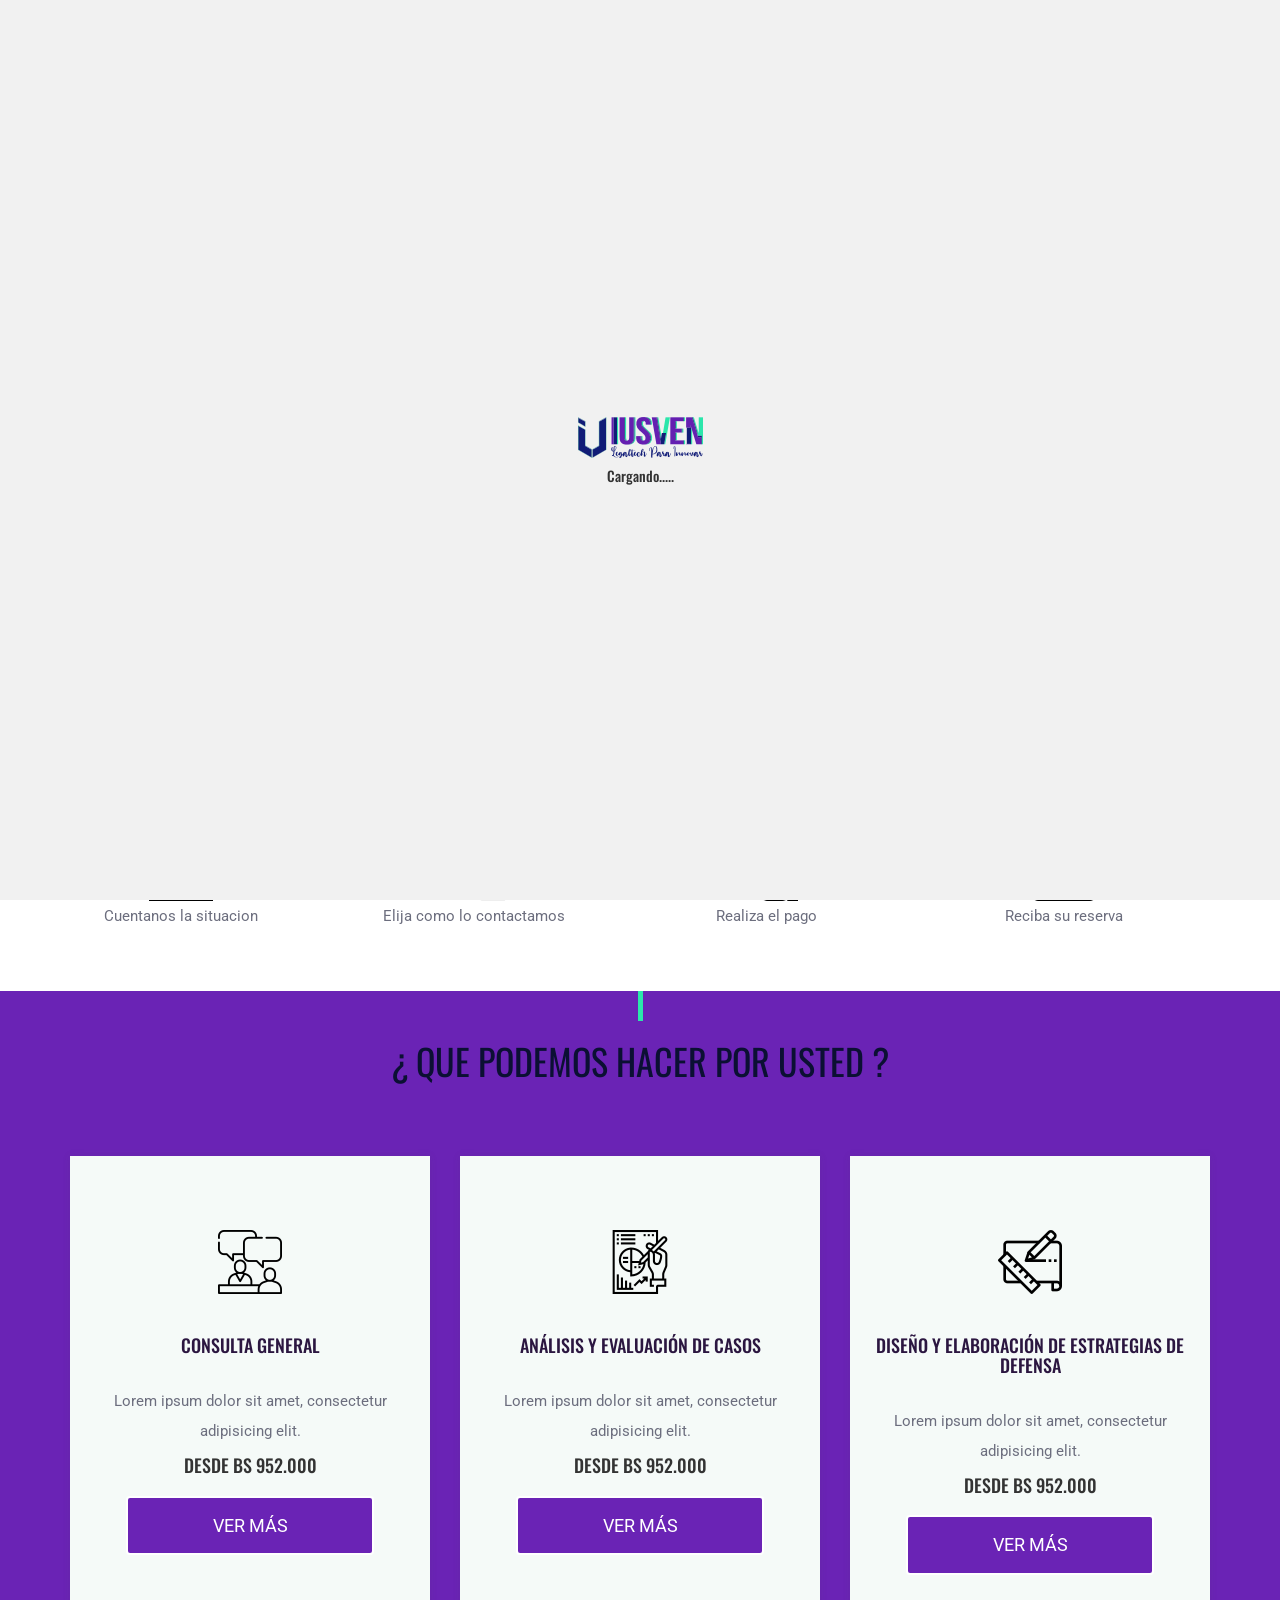
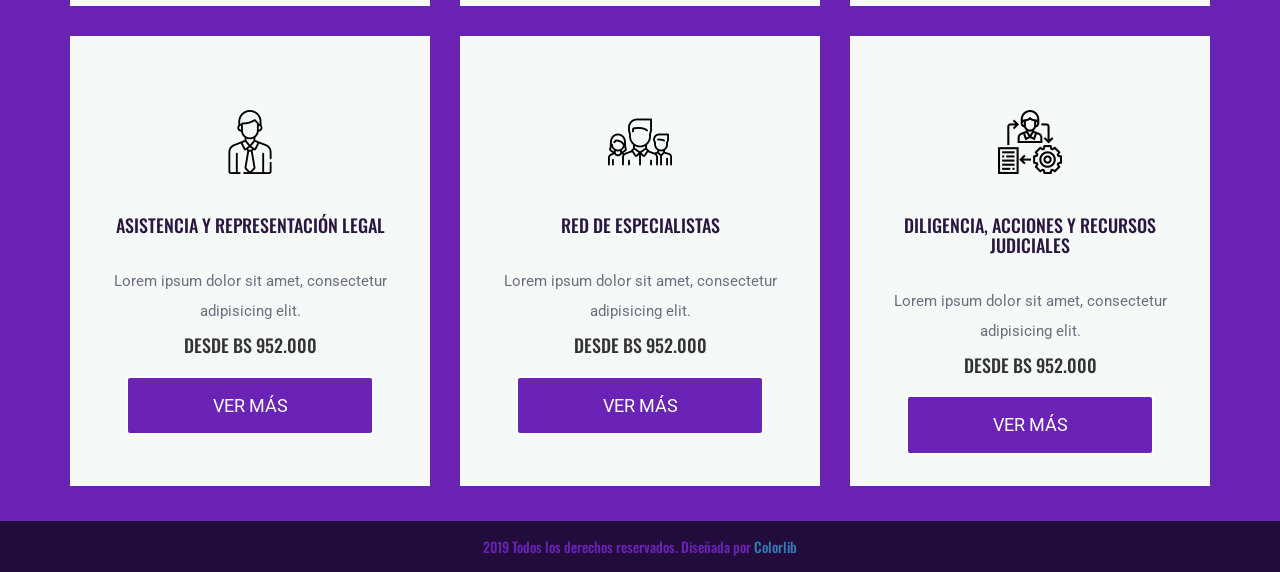
==== advisory.html @ c542c944 "[UDP] Traduccion en Blog-post" ====
<!DOCTYPE html>
<html lang="es">
<head>
	<title>Iusven - Asesoría Legal</title>
	<meta charset="UTF-8">
	<meta name="description" content="Iusven - Asesoría Legal">
	<meta name="keywords" content="legal, legaltech, asesoria, abogado, iusven">
	<meta name="viewport" content="width=device-width, initial-scale=1.0">
	<!-- Favicon -->
	<link href="img/favicon.ico" rel="shortcut icon"/>

	<!-- Google Fonts -->
	<link href="https://fonts.googleapis.com/css?family=Oswald:300,400,500,700|Roboto:300,400,600" rel="stylesheet">

	<!-- Stylesheets -->
	<link rel="stylesheet" href="css/bootstrap.min.css"/>
	<link rel="stylesheet" href="css/font-awesome.min.css"/>
	<link rel="stylesheet" href="css/flaticon.css"/>
	<link rel="stylesheet" href="css/owl.carousel.css"/>
	<link rel="stylesheet" href="css/style.css"/>


	<!--[if lt IE 9]>
	  <script src="https://oss.maxcdn.com/html5shiv/3.7.2/html5shiv.min.js"></script>
	  <script src="https://oss.maxcdn.com/respond/1.4.2/respond.min.js"></script>
	<![endif]-->

</head>
<body>
	<!-- Page Preloder -->
	<div id="preloder">
		<div class="loader">
			<img src="img/logo.png" alt="">
			<h2>Cargando.....</h2>
		</div>
	</div>


	<!-- Header section -->
	<header class="header-section">
		<div class="logo">
			<img src="img/logo.png" alt=""><!-- Logo -->
		</div>
		<!-- Navigation -->
		<div class="responsive"><i class="fa fa-bars"></i></div>
		<nav>
			<ul class="menu-list">
				<ul class="menu-list">
				<li><a href="index.html">Inicio</a></li>
				<li><a href="formalities.html">Trámites</a></li>
				<li class="active"><a href="advisory.html">Asesoría</a></li>
				<li><a href="documents.html">Documentos</a></li>
				<li><a href="blog.html">Blog</a></li>
			</ul>
			</ul>
		</nav>
	</header>
	<!-- Header section end -->


	<!-- Page header -->
	<div class="page-top-section">
		<div class="overlay"></div>
		<div class="container text-right">
			<div class="page-info">
				<h2>Asesoría Legal</h2>
				<div class="page-links">
					<a href="home.html">Inicio</a>
					<span>Asesoría Legal</span>
				</div>
			</div>
		</div>
	</div>
	<!-- Page header end-->

	<!-- Promotion section -->
	<div class="promotion-section">
		<div class="container">
			<div class="section-title">
				<h2>Asesoría Legal</h2>
				<p>Es una asesoría inicial y general, para orientarlo en lo que usted puede estar necesitando dependiendo de su caso. Se realizara a través de llamada telefónica.</p>
			</div>			
		</div>		
	</div>
	
	<!-- Services section -->
	<div class="services-section">
		<div class="container">
			<div class="section-title dark">
				<h2>CONOCE NUESTRO PROCESO DE ASESORÍA LEGAL</h2>
			</div>
			<div class="row text-center">

				<!-- single service -->
				<div class="col-md-3 col-sm-6 ">
					<div class="service">
						<div class="icon">
							<img src="img/process/query.png" alt="">		
							<p>Cuentanos la situacion</p>
						</div>
						<div class="arrow">
							<i class="fa fa-chevron-right"></i>
						</div>
					</div>
				</div>
				<!-- single service -->
				<div class="col-md-3 col-sm-6">
					<div class="service">
						<div class="icon">
							<img src="img/process/contact.png" alt="">
							<p>Elija como lo contactamos</p>
						</div>
						<div class="arrow">
							<i class="fa fa-chevron-right"></i>
						</div>
					</div>
				</div>
				<!-- single service -->
				<div class="col-md-3 col-sm-12">
					<div class="service">
						<div class="icon">
							<img src="img/process/payment.png" alt="">
							<p class="text-center">Realiza el pago</p>
						</div>
						<div class="arrow">
							<i class="fa fa-chevron-right"></i>
						</div>
					</div>
				</div>
				<!-- single service -->
				<div class="col-md-3 col-sm-12">
					<div class="service">
						<div class="icon">
							<img src="img/process/reservation.png" width="64" height="64" alt="">
							<p>Reciba su reserva</p>
						</div>
						<div class="arrow"></div>
					</div>
				</div>

			</div>
		</div>
	</div>
	<!-- services section end -->

	<!-- services section -->
	<div class="about-section">
			<div class="section-title dark">
				<h2>¿ QUE PODEMOS HACER POR USTED ?</h2>
			</div>
				<!-- card section -->
		<div class="card-section">
			<div class="container">
				<div class="row">
					<!-- single card -->
					<div class="col-md-4">
						<div class="lab-card">
							<div class="icon">
								<img src="img/advisory/consulting.png" alt="">
							</div>
							<h2>Consulta general</h2>
							<p>Lorem ipsum dolor sit amet, consectetur adipisicing elit.</p>
							<h4>DESDE BS 952.000</h4>
							<br>
							<div class="pricingTable-sign-up">
								<a href="#" class="btn btn-block btn-default">VER MÁS</a>
							</div>	
						</div>
					</div>
					<!-- single card -->
					<div class="col-md-4">
						<div class="lab-card">
							<div class="icon">
								<img src="img/advisory/planning.png" alt="">
							</div>
							<h2>Análisis y evaluación de casos</h2>
							<p>Lorem ipsum dolor sit amet, consectetur adipisicing elit.</p>
							<h4>DESDE BS 952.000</h4>
							<br>
							<div class="pricingTable-sign-up">
								<a href="#" class="btn btn-block btn-default">VER MÁS</a>
							</div>							
						</div>
					</div>
					<!-- single card -->
					<div class="col-md-4">
						<div class="lab-card">
							<div class="icon">
								<img src="img/advisory/sketch.png" alt="">
							</div>
							<h2>Diseño y elaboración de estrategias de defensa</h2>
							<p>Lorem ipsum dolor sit amet, consectetur adipisicing elit.</p>
							<h4>DESDE BS 952.000</h4>
							<br>
							<div class="pricingTable-sign-up">
								<a href="#" class="btn btn-block btn-default">VER MÁS</a>
							</div>	
						</div>
					</div>
					<!-- single card -->
					<div class="col-md-4">
						<div class="lab-card">
							<div class="icon">
								<img src="img/advisory/employee.png" alt="">
							</div>
							<h2>Asistencia y representación legal</h2>
							<p>Lorem ipsum dolor sit amet, consectetur adipisicing elit.</p>
							<h4>DESDE BS 952.000</h4>
							<br>
							<div class="pricingTable-sign-up">
								<a href="#" class="btn btn-block btn-default">VER MÁS</a>
							</div>	
						</div>
					</div>
					<!-- single card -->
					<div class="col-md-4">
						<div class="lab-card">
							<div class="icon">
								<img src="img/advisory/team.png" alt="">
							</div>
							<h2>Red de especialistas</h2>
							<p>Lorem ipsum dolor sit amet, consectetur adipisicing elit.</p>
							<h4>DESDE BS 952.000</h4>
							<br>
							<div class="pricingTable-sign-up">
								<a href="#" class="btn btn-block btn-default">VER MÁS</a>
							</div>	
						</div>
					</div>
					<!-- single card -->
					<div class="col-md-4">
						<div class="lab-card">
							<div class="icon">
								<img src="img/advisory/process.png" alt="">
							</div>
							<h2>Diligencia, acciones y recursos judiciales</h2>
							<p>Lorem ipsum dolor sit amet, consectetur adipisicing elit.</p>
							<h4>DESDE BS 952.000</h4>
							<br>
							<div class="pricingTable-sign-up">
								<a href="#" class="btn btn-block btn-default">VER MÁS</a>
							</div>	
						</div>
					</div>
				</div>
			</div>
		</div>
	</div>
	<!-- services section end -->

	<!-- Footer section -->
	<footer class="footer-section">
		<h2>2019 Todos los derechos reservados. Diseñada por <a href="https://colorlib.com" target="_blank">Colorlib</a></h2>
	</footer>
	<!-- Footer section end -->

	<!--====== Javascripts & Jquery ======-->
	<script src="js/jquery-2.1.4.min.js"></script>
	<script src="js/bootstrap.min.js"></script>
	<script src="js/magnific-popup.min.js"></script>
	<script src="js/owl.carousel.min.js"></script>
	<script src="js/circle-progress.min.js"></script>
	<script src="js/main.js"></script>
</body>
</html>
---- css/flaticon.css ----
/*
  	Flaticon icon font: Flaticon
  	Creation date: 23/10/2017 13:59
  	*/

@font-face {
  font-family: "Flaticon";
  src: url("../fonts/Flaticon.eot");
  src: url("../fonts/Flaticon.eot?#iefix") format("embedded-opentype"),
       url("../fonts/Flaticon.woff") format("woff"),
       url("../fonts/Flaticon.ttf") format("truetype"),
       url("../fonts/Flaticon.svg#Flaticon") format("svg");
  font-weight: normal;
  font-style: normal;
}

@media screen and (-webkit-min-device-pixel-ratio:0) {
  @font-face {
    font-family: "Flaticon";
    src: url("../fonts/Flaticon.svg#Flaticon") format("svg");
  }
}

[class^="flaticon-"]:before, [class*=" flaticon-"]:before,
[class^="flaticon-"]:after, [class*=" flaticon-"]:after {   
  font-family: Flaticon;
  font-style: normal;
}

.flaticon-001-picture:before { content: "\f100"; }
.flaticon-002-caliper:before { content: "\f101"; }
.flaticon-003-energy-drink:before { content: "\f102"; }
.flaticon-004-build:before { content: "\f103"; }
.flaticon-005-thinking-1:before { content: "\f104"; }
.flaticon-006-prism:before { content: "\f105"; }
.flaticon-007-paint:before { content: "\f106"; }
.flaticon-008-team:before { content: "\f107"; }
.flaticon-009-idea-3:before { content: "\f108"; }
.flaticon-010-diamond:before { content: "\f109"; }
.flaticon-011-compass:before { content: "\f10a"; }
.flaticon-012-cube:before { content: "\f10b"; }
.flaticon-013-puzzle:before { content: "\f10c"; }
.flaticon-014-magic-wand:before { content: "\f10d"; }
.flaticon-015-book:before { content: "\f10e"; }
.flaticon-016-vision:before { content: "\f10f"; }
.flaticon-017-notebook:before { content: "\f110"; }
.flaticon-018-laptop-1:before { content: "\f111"; }
.flaticon-019-coffee-cup:before { content: "\f112"; }
.flaticon-020-creativity:before { content: "\f113"; }
.flaticon-021-thinking:before { content: "\f114"; }
.flaticon-022-branding:before { content: "\f115"; }
.flaticon-023-flask:before { content: "\f116"; }
.flaticon-024-idea-2:before { content: "\f117"; }
.flaticon-025-imagination:before { content: "\f118"; }
.flaticon-026-search:before { content: "\f119"; }
.flaticon-027-monitor:before { content: "\f11a"; }
.flaticon-028-idea-1:before { content: "\f11b"; }
.flaticon-029-sketchbook:before { content: "\f11c"; }
.flaticon-030-computer:before { content: "\f11d"; }
.flaticon-031-scheme:before { content: "\f11e"; }
.flaticon-032-explorer:before { content: "\f11f"; }
.flaticon-033-museum:before { content: "\f120"; }
.flaticon-034-cactus:before { content: "\f121"; }
.flaticon-035-smartphone:before { content: "\f122"; }
.flaticon-036-brainstorming:before { content: "\f123"; }
.flaticon-037-idea:before { content: "\f124"; }
.flaticon-038-graphic-tool-1:before { content: "\f125"; }
.flaticon-039-vector:before { content: "\f126"; }
.flaticon-040-rgb:before { content: "\f127"; }
.flaticon-041-graphic-tool:before { content: "\f128"; }
.flaticon-042-typography:before { content: "\f129"; }
.flaticon-043-sketch:before { content: "\f12a"; }
.flaticon-044-paint-bucket:before { content: "\f12b"; }
.flaticon-045-video-player:before { content: "\f12c"; }
.flaticon-046-laptop:before { content: "\f12d"; }
.flaticon-047-artificial-intelligence:before { content: "\f12e"; }
.flaticon-048-abstract:before { content: "\f12f"; }
.flaticon-049-projector:before { content: "\f130"; }
.flaticon-050-satellite:before { content: "\f131"; }
---- css/style.css ----
/* =================================
------------------------------------
	Labs - Design Studio
	Version: 1.0
 ------------------------------------ 
 ====================================*/


/*----------------------------------------*/
/*  1.  Theme default CSS
/*----------------------------------------*/
html,
body {
	height: 100%;
	font-family: "Roboto", sans-serif;
}

img {
	max-width: 100%;
}

h1,
h2,
h3,
h4,
h5,
h6 {
	font-family: "Oswald", sans-serif;
	padding: 0;
	margin: 0;
}

h2 {
	font-size: 36px;
}

h5{
	height: 30px;
}

p {
	font-size: 15px;
	color: #6c6e7e;
	line-height: 30px;
	font-family: "Roboto", sans-serif;
}

a:hover,
a:focus {
	text-decoration: none;
	outline: none;
	color: #0b1033;
}

li,
ul {
	margin: 0;
	padding: 0;
}

/*------------------------
	Helper css
--------------------------*/
.fix {
	overflow: hidden;
}

.pt100 {
	padding-top: 100px;
}

.pb100 {
	padding-bottom: 100px;
}

.mt100 {
	margin-top: 100px;
}

.mb100 {
	margin-bottom: 100px;
}

.mt60 {
	margin-top: 70px;
}

.mr20 {
	margin-right: 20px;
}

.mb0 {
	margin-bottom: 0 !important;
}

.col-push {
	left: 50%;
}

.col-pull {
	right: 50%;
}

.nopad {
	padding-left: 0;
	padding-right: 0;
}

.spad {
	padding-top: 0px;
	padding-bottom: 30px;
}

.section-title {
	text-align: center;
	margin-bottom: 45px;
	padding-top: 50px;
	position: relative;
}

.section-title h2 {
	text-transform: uppercase;
	color: #fff;
	font-weight: 400;
}

.section-title h2 span {
	background: #2be6ab;
	padding: 0 3px 5px;
	display: inline-block;
	color: #0b1033;
}

.section-title:after {
	content: "";
	position: absolute;
	left: 50%;
	top: 0;
	width: 5px;
	height: 30px;
	margin-left: -2.5px;
	background: #2be6ab;
}

.section-title.left {
	text-align: left;
}

.section-title.left:after {
	left: 0;
	margin-left: 0;
}

.section-title.dark h2 {
	color: #0b1033;
}

/*------------------------
	Common elements
--------------------------*/

.site-btn {
	font-family: "Oswald", sans-serif;
	font-size: 15px;
	color: #641fb1;
	display: inline-block;
	text-transform: uppercase;
	background: #2be6ab;
	padding: 15px 50px;
	font-weight: 500;
	letter-spacing: 1px;
	min-width: 170px;
	text-align: center;
	border: none;
}

.site-btn.btn-2 {
	background: #6a23b5;
	color: #fff;
	font-weight: 400;
}

.site-btn.btn-3 {
	background: transparent;
	color: #6a23b5;
	border: 1px solid #6a23b5;
	padding: 14px 50px;
}

.site-btn:hover,
.site-btn:focus {
	text-decoration: none;
	outline: none;
}

/*------------------
	Preloder
--------------------*/
#preloder {
	position: fixed;
	width: 100%;
	height: 100%;
	top: 0;
	left: 0;
	z-index: 999999;
	background: #f1f1f1;
	display: table;
}

.loader {
	text-align: center;
	display: table-cell;
	vertical-align: middle;
}

.loader img {
	animation: loader 0.8s linear infinite;
	-webkit-animation: loader 0.8s linear infinite;
}

.loader h2 {
	font-size: 14px;
	margin-top: 10px;
}

@keyframes loader {
	0% {
		opacity: 1;
	}
	50% {
		opacity: 0.3;
	}
	100% {
		opacity: 1;
	}
}

@-webkit-keyframes loader {
	0% {
		opacity: 1;
	}
	50% {
		opacity: 0.3;
	}
	100% {
		opacity: 1;
	}
}


/*------------------------
	Header css
--------------------------*/
.responsive {
	display: none;
}

.header-section {
	position: absolute;
	top: 0;
	left: 0;
	width: 100%;
	z-index: 999;
	padding: 0 50px;
	background: white;
	-webkit-transition: all 0.4s ease 0s;
	-o-transition: all 0.4s ease 0s;
	transition: all 0.4s ease 0s;
}

.header-section .logo {
	display: inline-block;
	float: left;
	padding-top: 30px;
}

.header-section .logo img {
	width: auto;
	-webkit-transition: all 0.4s ease 0s;
	-o-transition: all 0.4s ease 0s;
	transition: all 0.4s ease 0s;
}

.header-section .menu-list {
	list-style: none;
	float: right;
}

.header-section .menu-list li {
	display: inline;
}

.header-section .menu-list li a {
	display: inline-block;
	padding: 35px 15px;
	margin-right: 15px;
	color: #222;
	position: relative;
	font-family: "Roboto", sans-serif;
	font-size: 15px;
	letter-spacing: 0.09em;
	-webkit-transition: all 0.4s ease 0s;
	-o-transition: all 0.4s ease 0s;
	transition: all 0.4s ease 0s;
}

.header-section .menu-list li a:hover,
.header-section .menu-list li a.active {
	color: #6a23b5;
}

.header-section .menu-list li:last-child a {
	margin-right: 0;
}

.header-section .menu-list li.active a {
	background: #2be6ab;
	color: #6a23b5;
}

.header-section .menu-list .current a:after {
	width: 10px;
	margin-left: -5px;
}

/*------------------------
	Hero section
--------------------------*/
.hero-section {
	height: 100%;
	position: relative;
}

.hero-content {
	position: absolute;
	width: calc(100% - 210px);
	height: 100%;
	margin-left: 105px;
	display: table;
	text-align: center;
	z-index: 5;
}

.hero-content .hero-center {
	display: table-cell;
	vertical-align: middle;
}

.hero-content p {
	font-size: 24px;
	color: #0b1033;
	margin-bottom: 0;
	margin-top: 35px;
}

.owl-carousel .owl-nav {
	position: absolute;
	top: 50%;
	width: 100%;
}

.owl-carousel .owl-nav .owl-prev,
.owl-carousel .owl-nav .owl-next {
	display: inline-block;
	height: 50px;
	width: 100px;
	background: #6a23b5;
	color: #fff;
	text-align: center;
	padding-top: 10px;
	font-size: 20px;
	cursor: pointer;
}

.owl-carousel .owl-nav .owl-prev:hover,
.owl-carousel .owl-nav .owl-next:hover {
	background: #2be6ab;
}

.owl-carousel .owl-nav .owl-next {
	float: right;
}

.owl-carousel #bar {
	width: 0%;
	max-width: 100%;
	height: 4px;
	background: #2be6ab;
}

.owl-carousel #progressBar {
	width: 100%;
	position: absolute;
	bottom: 0;
	z-index: 1;
}


/*------------------------
	About section
--------------------------*/
.about-section,
.team-section {
	background: #6a23b5;
	position: relative;
	z-index: 2;
	padding-bottom: 25px;
}

.overlay {
	position: absolute;
	width: 100%;
	height: 100%;
	left: 0;
	top: 0;
	z-index: 3;
	background-image: url("../img/overlay.png");
	background-repeat: no-repeat;
	background-size: cover;
}

/*Card Section*/
.card-section {
	position: relative;
	padding-bottom: 10px;
	z-index: 5;
}

.lab-card {
	position: relative;
	margin-top: 30px;
	padding: 50px 25px;
	text-align: center;
	height: 450px;
	background: #f5faf8;
	-webkit-box-shadow: 0 0 8px rgba(74, 74, 74, 0.1);
	        box-shadow: 0 0 8px rgba(74, 74, 74, 0.1);
	-webkit-transition: all 0.4s ease 0s;
	-o-transition: all 0.4s ease 0s;
	transition: all 0.4s ease 0s;
}

.lab-card .icon {
	margin-bottom: 30px;
	font-size: 70px;
	-webkit-transition: all 0.4s ease 0s;
	-o-transition: all 0.4s ease 0s;
	transition: all 0.4s ease 0s;
}

.lab-card h2 {
	text-transform: uppercase;
	font-size: 18px;
	color: #2b1640;
	margin-bottom: 30px;
	-webkit-transition: all 0.4s ease 0s;
	-o-transition: all 0.4s ease 0s;
	transition: all 0.4s ease 0s;
}

.lab-card p {
	color: #6c6e7e;
	line-height: 30px;
	-webkit-transition: all 0.4s ease 0s;
	-o-transition: all 0.4s ease 0s;
	transition: all 0.4s ease 0s;
}

.lab-card:hover {
	background: #2be6ab;
}

.lab-card:hover h5,
.lab-card:hover h2,
.lab-card:hover p,
.lab-card:hover .icon {
	color: #fff;
}

/* About contant */
.about-contant {
	position: relative;
	z-index: 5;
}

.about-contant p {
	color: #fff;
}

.intro-video {
	-webkit-transform: translateY(50%);
	    -ms-transform: translateY(50%);
	        transform: translateY(50%);
	margin-top: -90px;
}

.intro-video img {
	-webkit-box-shadow: 0 0 50px rgba(0, 0, 0, 0.35);
	        box-shadow: 0 0 50px rgba(0, 0, 0, 0.35);
}

.intro-video a {
	position: absolute;
	width: 60px;
	height: 60px;
	left: 50%;
	top: 50%;
	margin-left: -30px;
	margin-top: -30px;
	color: #6a23b5;
	background: #2be6ab;
	border-radius: 50%;
	text-align: center;
	padding-top: 20px;
	padding-left: 5px;
}


/*------------------------
  Testimonial section
--------------------------*/
.testimonial-section {
	padding-top: 40px;
	background: #220c3b;
	position: relative;
}

.test-overlay {
	position: absolute;
	background-image: url("../img/test-man.png");
	background-repeat: no-repeat;
	background-position: bottom right;
	background-size: contain;
	bottom: 0;
	height: 78%;
	left: 50px;
}

.testimonial span {
	display: block;
	font-family: "Roboto", sans-serif;
	font-size: 48px;
	color: #6a23b5;
}

.testimonial p {
	font-style: italic;
	color: #fff;
	font-weight: 400;
	line-height: 36px;
}

.testimonial .avatar {
	width: 60px;
	height: 60px;
	border-radius: 50%;
	overflow: hidden;
	float: left;
	margin-right: 20px;
}

.testimonial .client-info {
	margin-top: 40px;
}

.testimonial .client-name {
	float: left;
	padding-top: 20px;
}

.testimonial .client-name h2 {
	font-size: 18px;
	color: #fff;
	font-weight: 400;
}

.testimonial .client-name p {
	font-style: normal;
	font-size: 12px;
	color: #969696;
}

/* Testimonial carousel */
#testimonial-slide {
	position: relative;
}

#testimonial-slide .owl-dots {
	position: absolute;
	width: 8px;
	top: 100px;
}

#testimonial-slide .owl-dots .owl-dot {
	width: 8px;
	height: 8px;
	background: #fff;
	border-radius: 15px;
	display: block;
	margin-bottom: 15px;
	position: relative;
	-webkit-transition: all 0.4s;
	-o-transition: all 0.4s;
	transition: all 0.4s;
}

#testimonial-slide .owl-dots .owl-dot:after {
	position: absolute;
	content: "";
	width: 28px;
	height: 28px;
	border: 2px solid #6a23b5;
	border-radius: 40px;
	left: -10px;
	top: -10px;
	-webkit-transition: all 0.4s;
	-o-transition: all 0.4s;
	transition: all 0.4s;
	-webkit-transform: scale(0);
	    -ms-transform: scale(0);
	        transform: scale(0);
}

#testimonial-slide .owl-dots .owl-dot.active {
	background: #6a23b5;
	margin-bottom: 25px;
	margin-top: 25px;
}

#testimonial-slide .owl-dots .owl-dot.active:after {
	-webkit-transform: scale(1);
	    -ms-transform: scale(1);
	        transform: scale(1);
}

#testimonial-slide .owl-dots .owl-dot:first-child.active {
	margin-top: 15px;
}


/*----------------------------------
	header and icon box element
------------------------------------*/
.service {
  margin-bottom: 50px;
  display: flex;
  align-items: center;
  justify-content: center;
}
.service > .arrow {
	margin: 0 auto;
	text-align: center;
	color: #ccc;
}
.service,
.icon-box {
	display: -webkit-inline-box;
	display: -ms-inline-flexbox;
	display: inline-flex;
}

.service .icon,
.icon-box .icon {
	font-size: 40px;
	margin-right: 30px;
}

.service .service-text h2,
.service .icon-box-text h2,
.icon-box .service-text h2,
.icon-box .icon-box-text h2 {
	font-size: 18px;
	text-transform: uppercase;
	margin-bottom: 20px;
	font-weight: 400;
}

.service .service-text p,
.service .icon-box-text p,
.icon-box .service-text p,
.icon-box .icon-box-text p {
	font-size: 15px;
}

.service.light h2,
.service.light p,
.service.light .icon,
.icon-box.light h2,
.icon-box.light p,
.icon-box.light .icon {
	color: #fff;
}

.service.left,
.icon-box.left {
	text-align: right;
}

.service.left .icon,
.icon-box.left .icon {
	margin-left: 30px;
	margin-right: 0;
}


/*------------------------
	Team section
--------------------------*/
.team-section .container {
	position: relative;
	z-index: 5;
}

.member {
	text-align: center;
}

.member img {
	margin-bottom: 60px;
	width: 280px;
	height: 350px;
}

.member h2 {
	font-size: 24px;
	font-weight: 400;
	margin-bottom: 20px;
	color: #fff;
}

.member h3 {
	font-size: 14px;
	color: #2be6ab;
	font-weight: 400;
	text-transform: uppercase;
}


/*------------------------
	Promotion section
--------------------------*/
.promotion-section {
	background: #2be6ab;
	padding: 20px 0;
}

.promotion-section h2 {
	font-weight: 400;
	color: #fff;
	font-size: 48px;
	margin-bottom: 50px;
}

.promotion-section p {
	color: #fff;
	font-size: 24px;
	margin-bottom: 0;
	font-weight: 300;
}

.promotion-section .promo-btn-area {
	text-align: right;
	padding-top: 15px;
}


/*------------------------
	Contact section
--------------------------*/
.contact-section {
	position: relative;
}

.contact-section:after {
	position: absolute;
	content: "";
	width: 50%;
	height: 100%;
	right: -15px;
	top: 0;
	background: #6a23b5;
	z-index: -1;
}

.form-class input[type="text"] {
	width: 100%;
	margin-bottom: 26px;
	border: none;
	background: #f6edfb;
	padding: 17px 20px;
}

.form-class input[type="text"]:focus,
.form-class input[type="text"]:hover {
	outline: none;
}

.form-class textarea {
	width: 100%;
	margin-bottom: 40px;
	border: none;
	background: #f6edfb;
	padding: 15px 20px;
	height: 260px;
}

.form-class textarea:focus,
.form-class textarea:hover {
	outline: none;
}

.form-class ::-webkit-input-placeholder {
	font-style: italic;
}

.form-class :-ms-input-placeholder {
	font-style: italic;
}

.form-class ::-ms-input-placeholder {
	font-style: italic;
}

.form-class ::placeholder {
	font-style: italic;
}

.form-class :-ms-input-placeholder {
	font-style: italic;
}

.form-class ::-ms-input-placeholder {
	font-style: italic;
}

/* Contact Info*/
.contact-info .section-title {
	margin-bottom: 40px;
}

.contact-info p {
	color: #fff;
}

.contact-info h3 {
	font-weight: 400;
	color: #2be6ab;
	margin-bottom: 20px;
}

.contact-info .con-item {
	font-size: 14px;
}


/*------------------------
	Footer section
--------------------------*/
.footer-section {
	background: #220c3b;
	text-align: center;
}

.footer-section h2 {
	color: #6a23b5;
	font-size: 14px;
	padding: 18px 0;
}

/*=========================
	Other Pages
=========================*/

/*------------------------
	Page Top Section
--------------------------*/
.page-top-section {
	position: relative;
	height: 405px;
	background: #6a23b5;
}

.page-top-section .container {
	position: relative;
	z-index: 5;
}

.page-top-section .page-info {
	display: inline-block;
	padding-top: 200px;
}

.page-top-section .page-info h2 {
	color: #fff;
	font-weight: 400;
	margin-bottom: 15px;
	float: left;
}

.page-top-section .page-info .page-links a,
.page-top-section .page-info .page-links span {
	font-size: 18px;
	font-family: "Oswald", sans-serif;
	color: #fff;
	margin-right: 12px;
	padding-right: 12px;
	font-weight: 400;
	position: relative;
}

.page-top-section .page-info .page-links a:after,
.page-top-section .page-info .page-links span:after {
	position: absolute;
	content: "|";
	right: -3px;
}

.page-top-section .page-info .page-links span {
	margin-right: 0;
	padding-right: 0;
	color: #2be6ab;
}

.page-top-section .page-info .page-links span:after {
	display: none;
}


/*------------------------
	Features Section
--------------------------*/

.features .icon-box .icon {
	color: #2be6ab;
	margin-top: -10px;
}

.features .icon-box:last-child {
	margin-bottom: 0;
}

.features .icon-box {
	margin-bottom: 90px;
}


/*------------------------
	Services Card Section
--------------------------*/
.sv-card .card-img {
	position: relative;
	display: block;
	overflow: hidden;
	max-height: 260px;
}

.sv-card .card-img img {
	min-width: 100%;
}

.sv-card .card-img:after {
	position: absolute;
	content: "";
	width: 100%;
	height: 100%;
	left: 0;
	top: 0;
	z-index: 1;
	background: #2be6ab;
	opacity: 0;
	-webkit-transition: all 0.4s ease 0s;
	-o-transition: all 0.4s ease 0s;
	transition: all 0.4s ease 0s;
}

.sv-card:hover .card-img:after {
	opacity: 0.8;
}

.sv-card .card-text {
	padding: 70px 45px;
	padding-right: 15px;
	background: #f5f9f8;
}

.sv-card .card-text h2 {
	text-transform: uppercase;
	font-size: 18px;
	margin-bottom: 28px;
}

.sv-card .card-text p {
	font-size: 15px;
}


/*------------------------
	Newsletter Section
--------------------------*/
.newsletter-section {
	background: #2be6ab;
}

.newsletter-section h2 {
	font-size: 48px;
	color: #fff;
	font-weight: 400;
}

/* Newsletter form */
.nl-form {
	padding-top: 5px;
	text-align: right;
}

.nl-form input[type="text"] {
	border: none;
	padding: 15px 30px;
	height: 51px;
	float: left;
	margin-right: 30px;
	width: calc(100% - 211px);
	background: #19cc93;
	color: #fff;
}

.nl-form input[type="text"]:focus,
.nl-form input[type="text"]:hover {
	outline: none;
}

.nl-form ::-webkit-input-placeholder {
	color: #fff;
}

.nl-form :-ms-input-placeholder {
	color: #fff;
}

.nl-form ::-ms-input-placeholder {
	color: #fff;
}

.nl-form ::placeholder {
	color: #fff;
}

.nl-form :-ms-input-placeholder {
	color: #fff;
}

.nl-form ::-ms-input-placeholder {
	color: #fff;
}


/*------------------------
	Blog Page
--------------------------*/
.post-item {
	margin-bottom: 90px;
}

.post-thumbnail {
	position: relative;
	overflow: hidden;
	margin-bottom: 60px;
}

.post-thumbnail .post-date {
	position: absolute;
	width: 90px;
	height: 90px;
	background: #6a23b5;
	top: 17px;
	left: 17px;
	text-align: center;
	padding-top: 15px;
}

.post-thumbnail .post-date h2 {
	color: #fff;
	font-size: 30px;
	font-weight: 400;
	margin-bottom: 5px;
}

.post-thumbnail .post-date h3 {
	font-size: 15px;
	color: #2be6ab;
	font-weight: 400;
}

.post-title {
	font-size: 24px;
	font-weight: 400;
	letter-spacing: 1px;
	text-transform: uppercase;
	margin-bottom: 18px;
}

.post-meta {
	margin-bottom: 40px;
}

.post-meta a {
	color: #0b1033;
	font-size: 12px;
	padding-left: 20px;
	position: relative;
	margin-left: 10px;
}

.post-meta a:after {
	position: absolute;
	content: "";
	width: 7px;
	height: 7px;
	left: 0;
	top: 3px;
	background: #2be6ab;
	border-radius: 10px;
}

.post-meta a:first-child {
	margin-left: 0;
}

.read-more {
	font-family: "Oswald", sans-serif;
	font-size: 16px;
	color: #0b1033;
	position: relative;
	display: inline-block;
	clear: both;
	padding-bottom: 5px;
	margin-top: 40px;
}

.read-more:after {
	position: absolute;
	content: "";
	width: 100%;
	height: 3px;
	left: 0;
	bottom: 0;
	background: #2be6ab;
	border-radius: 10px;
}

.page-pagination a {
	display: inline-block;
	font-family: "Oswald", sans-serif;
	font-size: 16px;
	color: #0b1033;
	padding: 6px 10px;
	margin-right: 5px;
}

.page-pagination a.active {
	background: #2be6ab;
}

/* Sidebar */
.widget-item {
	margin-bottom: 60px;
	overflow: hidden;
}

.widget-item .widget-title {
	font-size: 18px;
	margin-bottom: 45px;
}

.widget-item ul {
	list-style: none;
}

.widget-item ul li a {
	color: #6c6e7e;
	display: block;
	margin-bottom: 20px;
	font-size: 15px;
}

.widget-item ul li a:hover {
	color: #2be6ab;
}

.widget-item ul li:last-child a {
	margin-bottom: 0;
}

.widget-item ul.instagram {
	margin-left: -5px;
	margin-right: -5px;
}

.widget-item ul.instagram li {
	width: 33.33%;
	float: left;
	padding: 5px;
}

.widget-item ul.instagram li img {
	min-width: 100%;
}

.widget-item ul.tag li {
	display: inline-block;
	background: #2be6ab;
	padding: 10px 24px;
	float: left;
	margin-right: 10px;
	margin-bottom: 15px;
}

.widget-item ul.tag li a {
	color: #6a23b5;
	margin-bottom: 0;
}

.widget-item .quote .quotation {
	display: block;
	color: #2be6ab;
	font-size: 60px;
	line-height: normal;
	margin-bottom: -20px;
}

.search-form {
	position: relative;
}

.search-form input[type="text"] {
	width: 100%;
	border: none;
	background: #2be6ab;
	padding: 15px 20px;
}

.search-form input[type="text"]:focus,
.search-form input[type="text"]:hover {
	outline: none;
}

.search-form .search-btn {
	position: absolute;
	width: 50px;
	height: 50px;
	display: block;
	right: 0;
	top: 0;
	border: 0;
	background: #6a23b5;
	color: #2be6ab;
}

.search-form .search-btn:focus,
.search-form .search-btn:hover {
	outline: none;
}


/*------------------------
	Single Post
--------------------------*/
.single-post .post-content {
	margin-bottom: 90px;
}

.single-post .post-content p {
	margin-bottom: 40px;
}

.single-post .author {
	display: -webkit-inline-box;
	display: -ms-inline-flexbox;
	display: inline-flex;
	margin-bottom: 100px;
}

.single-post .author .avatar {
	margin-right: 40px;
}

.single-post .author .avatar img {
	min-width: 117px;
}

.single-post .author .author-info h2 {
	font-size: 18px;
	margin-bottom: 20px;
}

.single-post .author .author-info h2 span {
	color: #8e8f9b;
}

/* Comments css*/
.comments h2,
.comment-from h2 {
	font-size: 18px;
	margin-bottom: 70px;
}

.comment-list {
	list-style: none;
	margin-bottom: 90px;
}

.comment-list li {
	margin-bottom: 60px;
}

.comment-list li .avatar {
	width: calc(100% - (100% - 80px));
	float: left;
	margin-right: 40px;
}

.comment-list li .commetn-text h3 {
	font-size: 15px;
	font-family: "Roboto", sans-serif;
	margin-bottom: 30px;
	font-weight: 600;
}

/* Contact page Map */
.map {
	height: 750px;
}


/*------------------------
	Elements
--------------------------*/
.element {
	margin-bottom: 90px;
}

.element h4 {
	font-size: 36px;
	text-transform: uppercase;
	font-weight: 400;
	margin-bottom: 70px;
}

/*===  Progress Bar Element ===*/
.single-progress-item {
	margin-bottom: 15px;
	position: relative;
}

.single-progress-item p {
	font-family: "Oswald", sans-serif;
	color: #333;
	margin-bottom: 12px;
	font-weight: 500;
}

.progress-bar-style {
	display: block;
	height: 5px;
	position: relative;
	width: 100%;
	background: #f4f8fc;
}

.bar-inner {
	position: absolute;
	height: 100%;
	left: 0;
	top: 0;
	background: #2be6ab;
}

.bar-inner span {
	position: absolute;
	right: 0;
	font-weight: bold;
	top: -35px;
	font-family: "Oswald", sans-serif;
	color: #333;
	font-weight: 500;
}

/*===  Accordions Element ===*/
.site-accordions {
	margin-top: 40px;
}

.site-accordions .panel {
	margin-bottom: 24px;
}

.site-accordions .panel-heading {
	background: #6a23b5;
	color: #fff;
	position: relative;
	padding: 16px 50px;
	border: none;
	border-radius: 0;
}

.site-accordions .panel-heading .panel-title {
	font-size: 15px;
	font-family: "Roboto", sans-serif;
	text-transform: none;
	margin: 0;
	-webkit-transition: all 0.4s ease 0s;
	-o-transition: all 0.4s ease 0s;
	transition: all 0.4s ease 0s;
}

.site-accordions .panel-heading a {
	position: absolute;
	display: block;
	height: 100%;
	width: 48px;
	right: 0;
	top: 0;
	-webkit-transition: all 0.4s ease 0s;
	-o-transition: all 0.4s ease 0s;
	transition: all 0.4s ease 0s;
}

.site-accordions .panel-heading a:after {
	position: absolute;
	content: "+";
	color: #fff;
	left: 20px;
	font-size: 15px;
	padding-top: 15px;
}

.site-accordions .panel.active .panel-heading {
	background: #2be6ab;
	color: #6a23b5;
}

.site-accordions .panel.active .panel-heading a {
	background: #6a23b5;
}

.site-accordions .panel.active .panel-heading a:after {
	content: "-";
	color: #2be6ab;
	left: 23px;
	padding-top: 13px;
}

/*===  Progress Circle Element ===*/
.circle-progress {
	text-align: center;
	position: relative;
}

.circle-progress canvas {
	-webkit-transform: rotate(90deg);
	    -ms-transform: rotate(90deg);
	        transform: rotate(90deg);
}

.circle-progress .progress-info {
	position: absolute;
	width: 100%;
	top: 30%;
}

.circle-progress .progress-info p {
	font-family: "Roboto", sans-serif;
	color: #7c8d93;
	font-size: 14px;
	font-weight: 600;
}

/*===  Facts Element ===*/
.facts .fact {
	display: -webkit-inline-box;
	display: -ms-inline-flexbox;
	display: inline-flex;
}

.facts .fact .icon {
	margin-right: 20px;
	color: #6a23b5;
	font-size: 45px;
	padding-top: 10px;
}

.facts .fact .fact-text h2 {
	font-family: "Roboto", sans-serif;
	font-size: 72px;
	color: #2be6ab;
	font-weight: 600;
	margin-bottom: 5px;
}

.facts .fact .fact-text h3 {
	font-size: 16px;
	font-weight: 500;
}



/* ===========================
	Responsive
==============================*/

/* Desktop :768px. */
@media only screen and (min-width: 1550px) {
	#testimonial-slide .owl-dots {
		right: -100px;
	}
	.test-overlay {
		width: 500px;
	}
}

@media only screen and (min-width: 1280px) and (max-width: 1549px) {
	#testimonial-slide .owl-dots {
		right: -40px;
	}
	.test-overlay {
		width: 400px;
	}
}

@media only screen and (min-width: 992px) and (max-width: 1279px) {
	#testimonial-slide .owl-dots {
		right: -25px;
	}
}

@media only screen and (max-width: 1254px) {
	#testimonial-slide .owl-dots {
		top: 95%;
		-webkit-transform: rotate(-90deg);
		    -ms-transform: rotate(-90deg);
		        transform: rotate(-90deg);
		-webkit-transform-origin: left center;
		    -ms-transform-origin: left center;
		        transform-origin: left center;
		left: 50%;
		margin-left: -4px;
	}
}


/* Tablet :768px. */
@media only screen and (min-width: 768px) and (max-width: 991px) {
	.test-overlay {
		display: none;
	}
	#testimonial-slide .owl-dots {
		top: 95%;
		-webkit-transform: rotate(-90deg);
		    -ms-transform: rotate(-90deg);
		        transform: rotate(-90deg);
		-webkit-transform-origin: left center;
		    -ms-transform-origin: left center;
		        transform-origin: left center;
		left: 50%;
		margin-left: -4px;
	}
	.lab-card {		
		margin-bottom: 90px;
	}
	.promotion-section .promo-btn-area {
		text-align: left;
	}
	.contact-section::after {
		width: 100%;
		right: 0;
	}
	.contact-info {
		margin-bottom: 95px;
	}
	.col-push {
		left: 0;
	}
	.col-pull {
		right: 0;
	}
	.sv-card {
		margin-bottom: 30px;
	}
	.newsletter-section h2 {
		margin-bottom: 30px;
	}
	.circle-progress {
		margin-bottom: 40px;
	}
	.icon-box {
		margin-bottom: 30px;
	}
	.facts .fact {
		margin-bottom: 40px;
	}
}

/* Large Mobile :480px. */
@media only screen and (max-width: 767px) {
	.header-section .logo {
		padding-top: 20px;
		padding-bottom: 20px;
	}
	.header-section .menu-list {
		display: none;
		float: none;
		clear: both;
		border-top: 1px solid #ddd;
	}
	.header-section .menu-list li {
		display: inline;
	}
	.header-section .menu-list li a {
		display: block;
		padding: 10px;
		margin-right: 0;
	}
	.header-section .menu-list li a:after {
		left: 0%;
	}
	.header-section .menu-list li a:hover:after {
		width: 10px;
		margin-left: 10px;
	}
	.header-section .menu-list .current a:after {
		margin-left: 10px;
	}
	.responsive {
		display: block;
		color: #333;
		font-size: 34px;
		position: absolute;
		right: 30px;
		padding-top: 10px;
	}
	.owl-carousel .owl-nav .owl-prev,
	.owl-carousel .owl-nav .owl-next {
		width: 50px;
	}
	.hero-content img {
		max-width: 280px;
	}
	.test-overlay {
		display: none;
	}
	#testimonial-slide .owl-dots {
		top: 86%;
		-webkit-transform: rotate(-90deg);
		    -ms-transform: rotate(-90deg);
		        transform: rotate(-90deg);
		-webkit-transform-origin: left center;
		    -ms-transform-origin: left center;
		        transform-origin: left center;
		left: 50%;
		margin-left: -4px;
	}
	.card-section {
		padding-bottom: 20px;
	}
	.lab-card {
		margin-bottom: 80px;
	}
	.testimonial-section {
		padding-top: 160px;
	}
	.member {
		margin-bottom: 60px;
	}
	.promotion-section .promo-btn-area {
		text-align: left;
	}
	.contact-section::after {
		width: 100%;
		right: 0;
	}
	.contact-info {
		margin-bottom: 95px;
	}
	.col-push {
		left: 0;
	}
	.col-pull {
		right: 0;
	}
	.devices {
		margin-top: 70px;
		margin-bottom: 70px;
	}
	.sv-card {
		margin-bottom: 30px;
	}
	.newsletter-section h2 {
		margin-bottom: 30px;
	}
	.nl-form {
		text-align: center;
	}
	.nl-form input[type="text"] {
		margin-bottom: 30px;
		width: 100%;
	}
	.circle-progress {
		margin-bottom: 40px;
	}
	.page-pagination,
	.blog-posts {
		margin-bottom: 90px;
	}
	.buttons button {
		margin-bottom: 20px;
	}
	.icon-box {
		margin-bottom: 30px;
	}
	.facts .fact {
		margin-bottom: 40px;
	}
}

/* small mobile :320px. */
@media only screen and (max-width: 479px) {
	.header-section {
		padding: 0 20px;
	}
	.hero-content {
		display: none;
	}
	.intro-video {
		margin-top: -30px;
	}
	.post-thumbnail .post-date {
		-webkit-transform: scale(0.7);
		    -ms-transform: scale(0.7);
		        transform: scale(0.7);
		-webkit-transform-origin: left top;
		    -ms-transform-origin: left top;
		        transform-origin: left top;
	}
	.single-post .author .avatar {
		margin-right: 20px;
	}
	.single-post .author .avatar img {
		min-width: 60px;
	}
	.buttons button {
		margin-bottom: 20px;
	}
}

	/*CARD PLANES COORPORATIVOS*/
	.pricingTable{
	    text-align: center;
	    background: #2be6ab;
	    padding-top: 5px;
	    height: 650px;
	    transition: all 0.5s ease-in-out 0s;
	}
	.plans:hover {
		z-index: 999;
	}
	.pricingTable > .pricingTable-header{
	    color:#fff;
	    background: #6a23b5;
	    height: 190px;
	    position: relative;
	    transition: all 0.5s ease 0s;
	    overflow: hidden;
	}
	.pricingTable > .pricingTable-header:after{
	    content: "";
	    margin-top: 4%;
	    display: block;
	    width: 150%;
	    height: 100%;
	    background: #2be6ab;
	    transform: rotate(-9deg);
	}
	.pricingTable:hover{
		z-index: 999;
	    transform: scale(1.1);
	    transition: all 0.5s ease 0s;
	}
	.pricingTable-header > .heading{
	    display: block;
	    padding: 20px 0;
	}
	.heading > h3{
	    margin: 0;
	    text-transform: uppercase;
	}
	.pricingTable-header > .price-value{
	    display: block;
	    font-size: 50px;
	    line-height: 60px;
	}
	.pricingTable-header > .price-value > .mo{
	    font-size: 14px;
	    display: block;
	    line-height: 0px;
	    text-transform: uppercase;
	}
	.pricingTable-header > .price-value > .currency{
	    font-size: 24px;
	    margin-right: 4px;
	    position: relative;
	    bottom:15px;
	}
	.pricingTable > .pricingContent{
		font-size: 12px;
	    text-transform: uppercase;
	    color:#fff;
	    display: flex;
	    justify-content: center;
	    align-items: center;
	    flex-direction: column;
	    height: 50%
	}
	.pricingTable > .pricingContent > ul{
	    list-style: none;
	    padding: 0;
	    align-self: center;
	}
	.pricingTable > .pricingContent > ul > li{
	    padding: 15px 0;
	    border-bottom: 1px solid #fff;
	}
	.pricingTable > .pricingContent > ul > li:last-child{
	    border: 0px none;
	}
	.pricingTable-sign-up{
		width: 100%;
	}
	.pricingTable-sign-up > .btn-block{
	    width: 80%;
	    margin: 0 auto;
	    background: #6a23b5;
	    border:2px solid #fff;
	    color:#fff;
	    padding: 15px 12px;
	    text-transform: uppercase;
	    font-size: 18px;
	}
	.pricingTable-sign-up > .btn-block:hover{
	    opacity: 0.9;
	}
	.pink{
	    background: #ed687c;
	}
	.pink .pricingTable-header:after{
	    border-bottom-color: #ed687c;
	}
	.orange{
	    background: #e67e22;
	}
	.orange .pricingTable-header:after{
	    border-bottom-color: #e67e22;
	}
	.blue{
	    background: #3498db;
	}
	.blue .pricingTable-header:after{
	    border-bottom-color: #3498db;
	}
	@media screen and (max-width: 1200px){
	    .pricingTable > .pricingTable-header:after{
	        border-left: 215px solid transparent;
	    }
	}
	@media screen and (max-width: 990px){
	    .pricingTable{
	        margin-bottom: 20px;
	    }
	    .pricingTable > .pricingTable-header:after{
	        border-left: 349px solid transparent;
	    }
	}
	@media screen and (max-width: 480px){
	    .pricingTable{
	        overflow: hidden;
	    }
	    .pricingTable > .pricingTable-header:after {
	        border-left: 459px solid rgba(0, 0, 0, 0);
	    }
	    .service {
	    	display: block;
	    	text-align: center;
	    }
	    .service .icon{
	    	margin: 0 auto;
	    }
	    .arrow {
	    	transform: rotate(90deg);
	    }
	}
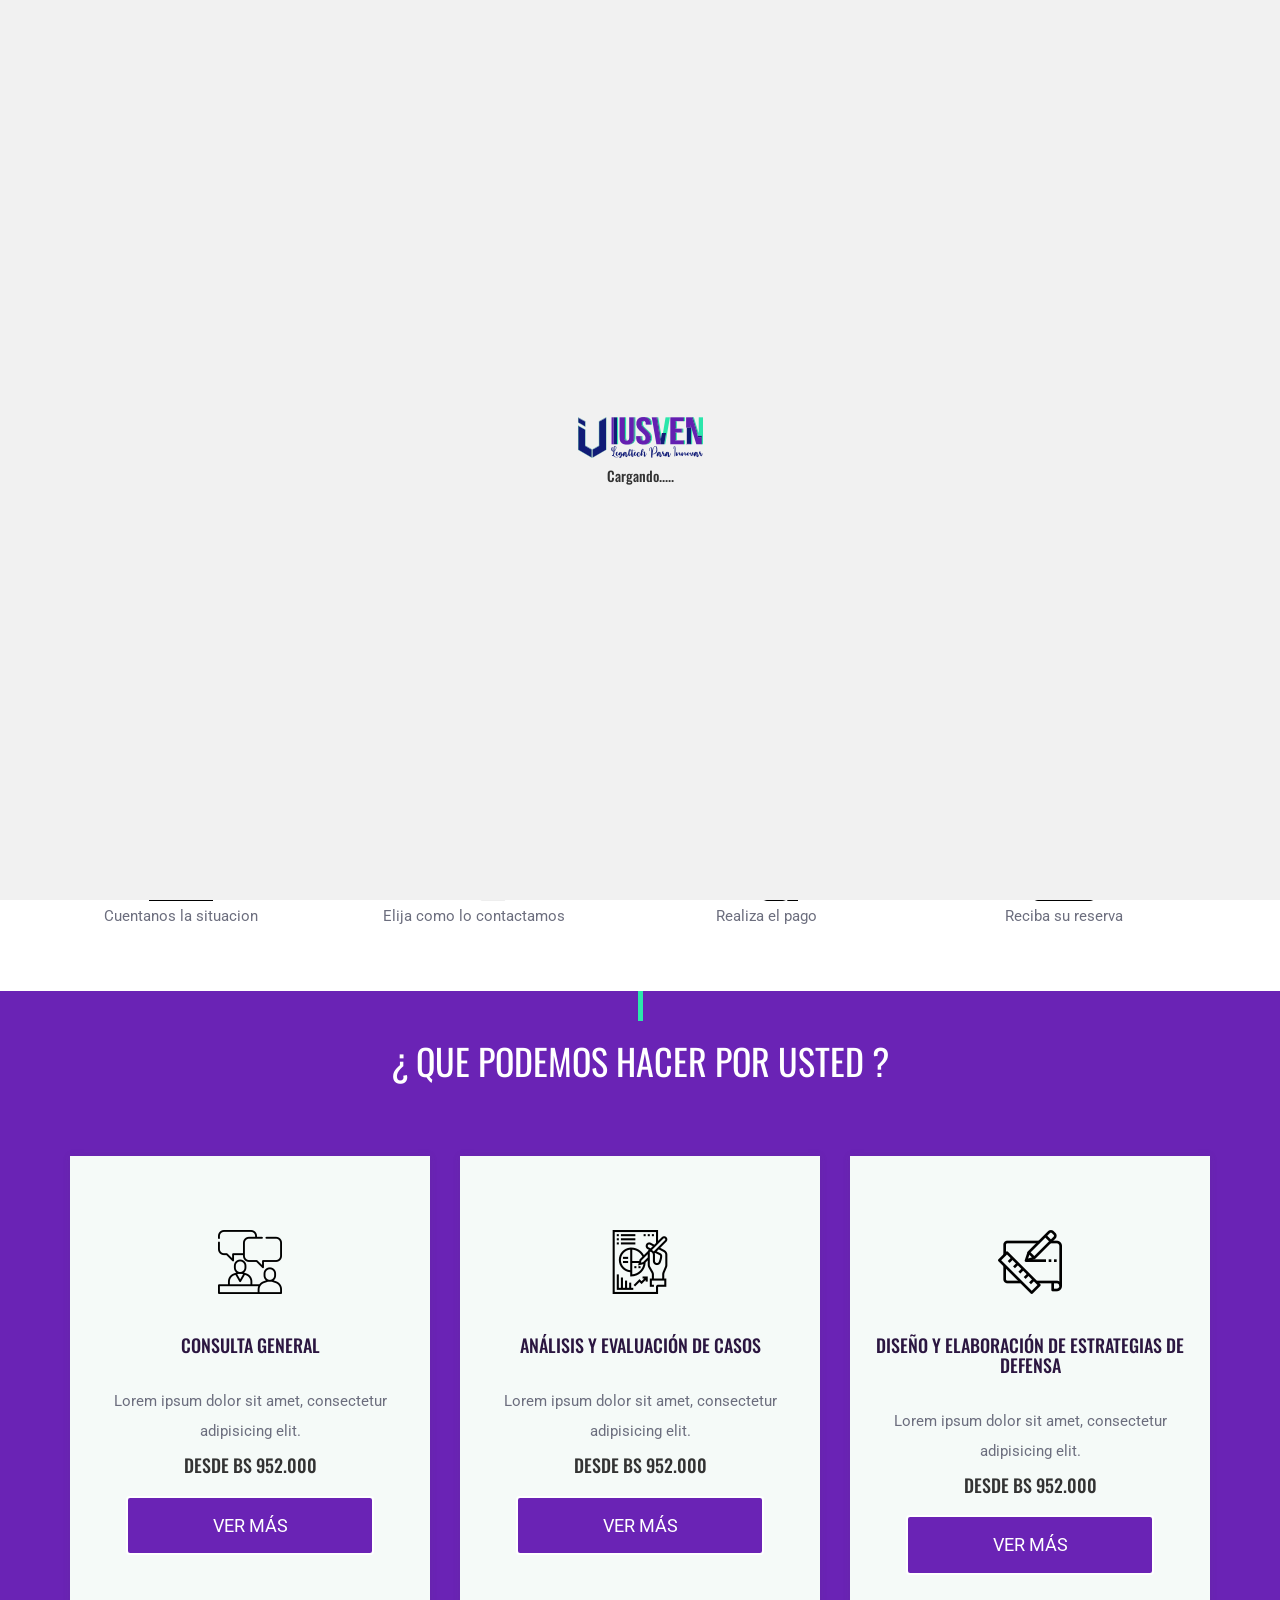
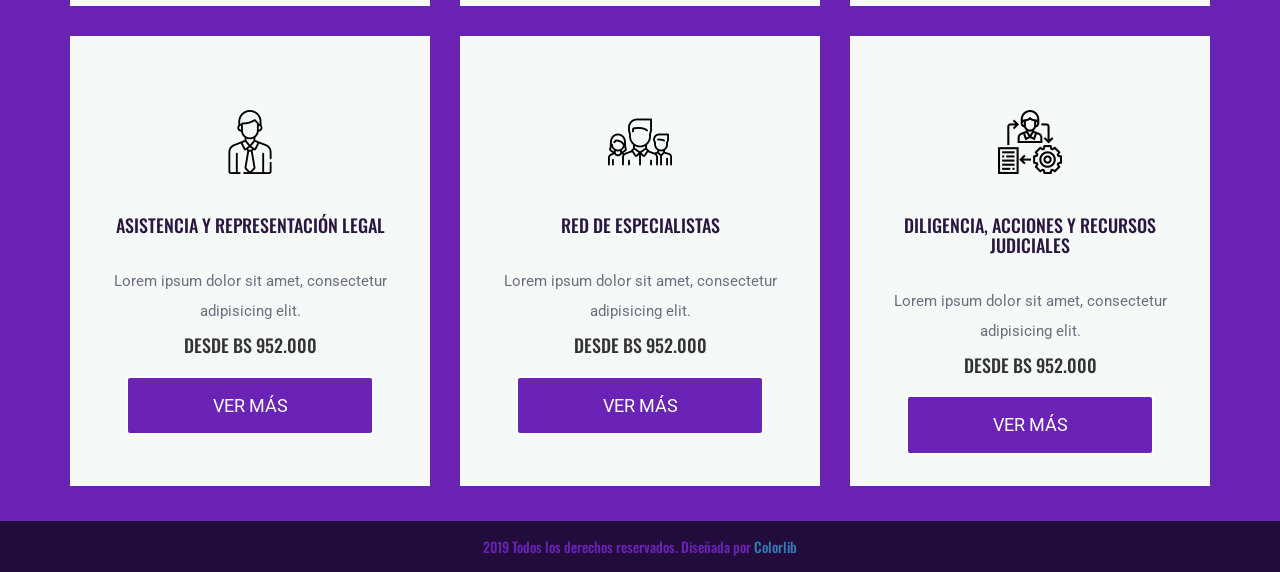
==== commit 670b8d4c: "[UPD] Cambios a index" ====
--- a/advisory.html
+++ b/advisory.html
@@ -145,7 +145,7 @@
 
 	<!-- services section -->
 	<div class="about-section">
-			<div class="section-title dark">
+			<div class="section-title">
 				<h2>¿ QUE PODEMOS HACER POR USTED ?</h2>
 			</div>
 				<!-- card section -->
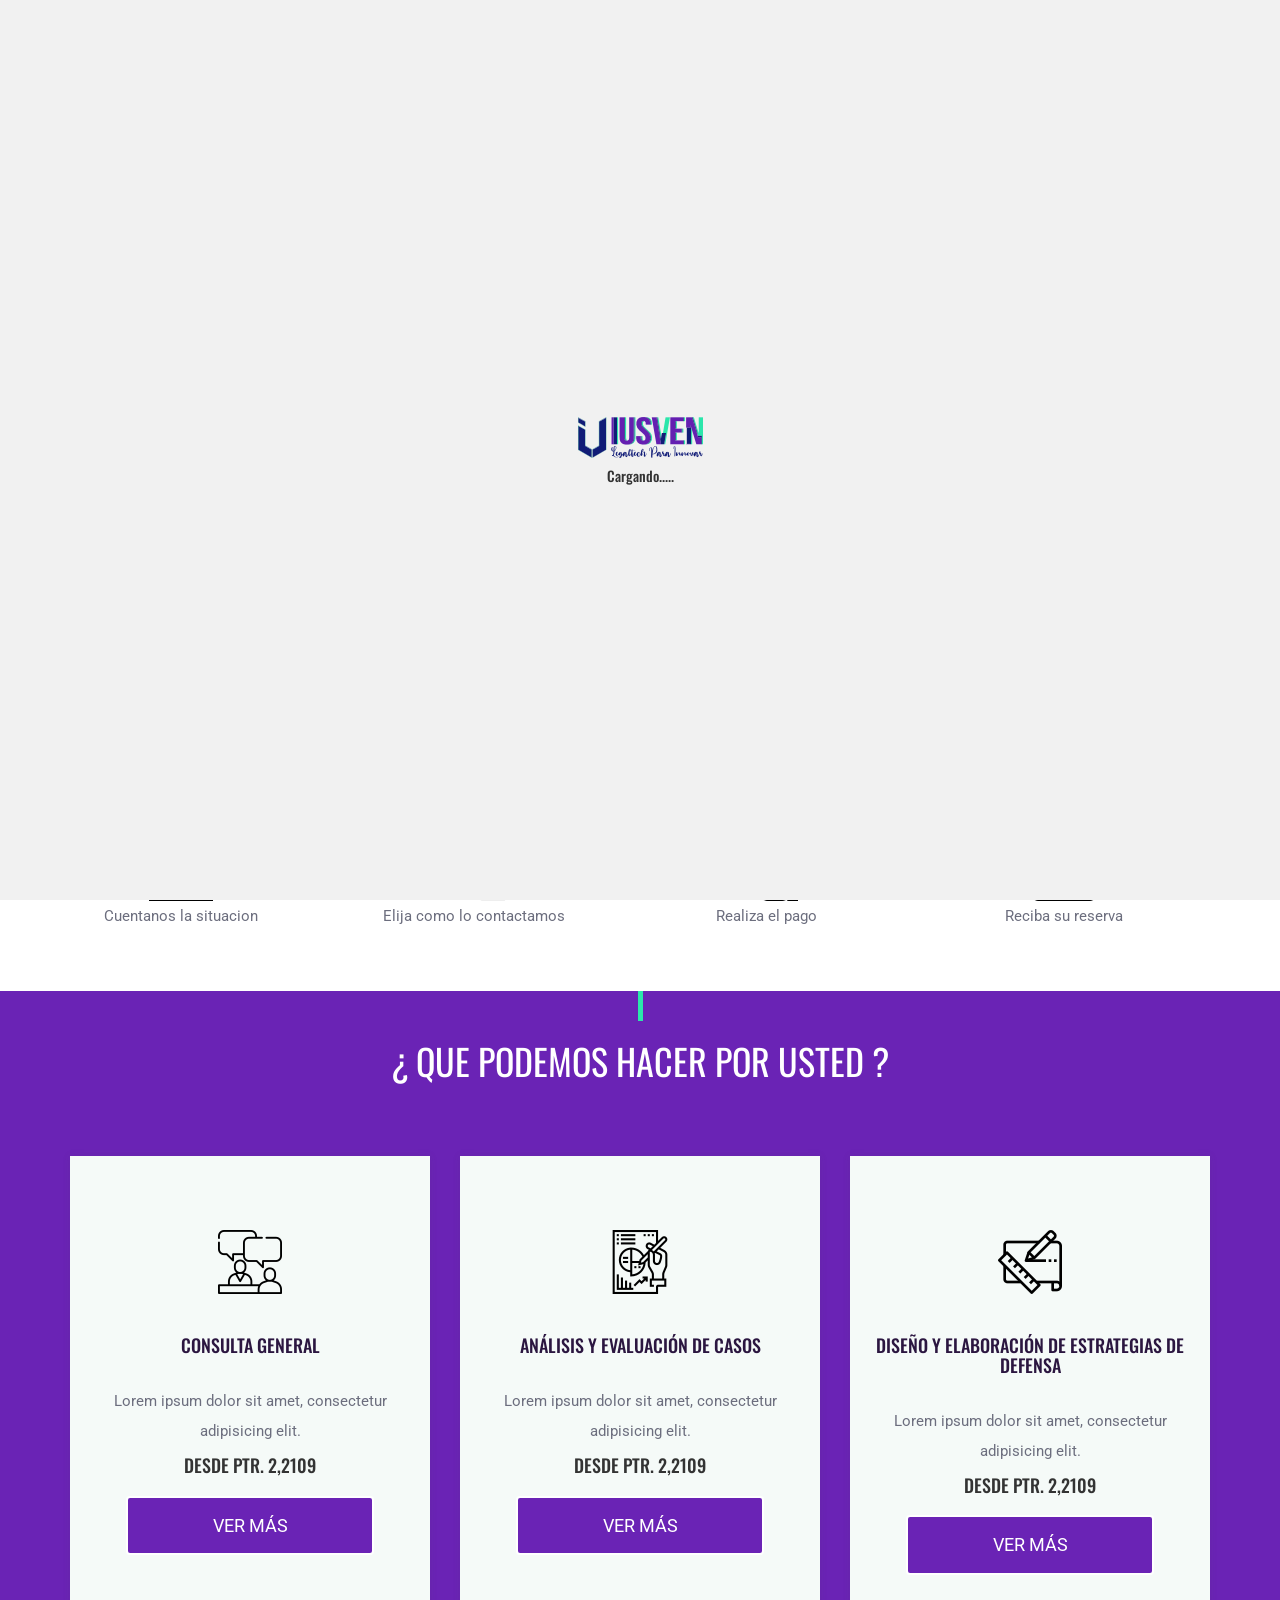
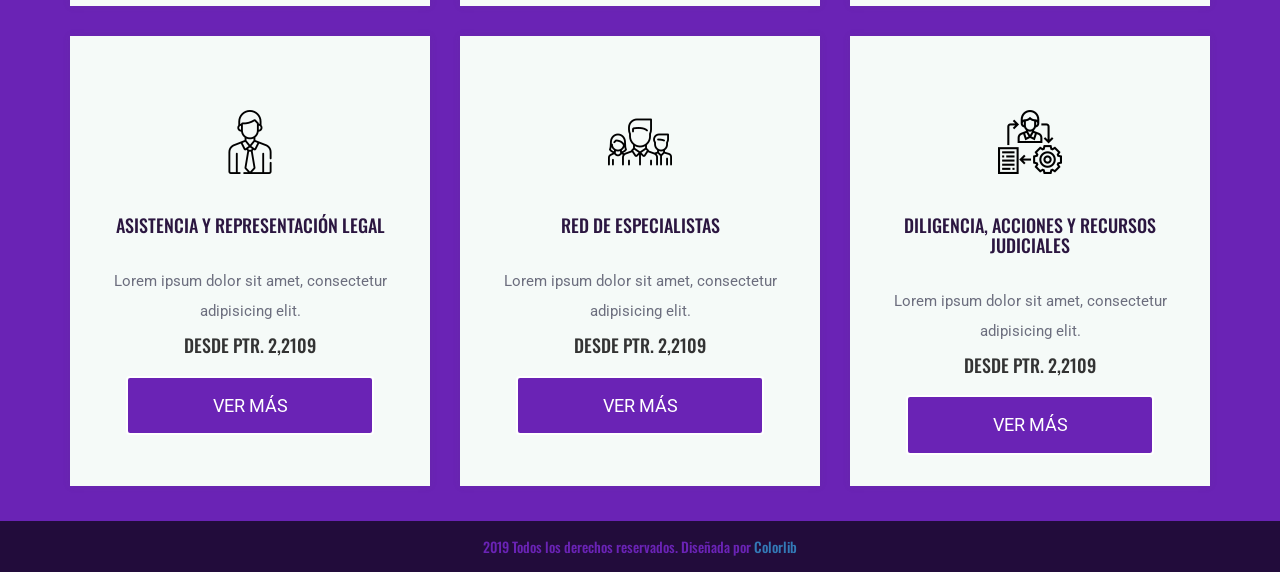
==== commit fc10d7b5: "[UPD] Cambios en los precios pgs" ====
--- a/advisory.html
+++ b/advisory.html
@@ -160,7 +160,7 @@
 							</div>
 							<h2>Consulta general</h2>
 							<p>Lorem ipsum dolor sit amet, consectetur adipisicing elit.</p>
-							<h4>DESDE BS 952.000</h4>
+							<h4>DESDE PTR. 2,2109</h4>
 							<br>
 							<div class="pricingTable-sign-up">
 								<a href="#" class="btn btn-block btn-default">VER MÁS</a>
@@ -175,7 +175,7 @@
 							</div>
 							<h2>Análisis y evaluación de casos</h2>
 							<p>Lorem ipsum dolor sit amet, consectetur adipisicing elit.</p>
-							<h4>DESDE BS 952.000</h4>
+							<h4>DESDE PTR. 2,2109</h4>
 							<br>
 							<div class="pricingTable-sign-up">
 								<a href="#" class="btn btn-block btn-default">VER MÁS</a>
@@ -190,7 +190,7 @@
 							</div>
 							<h2>Diseño y elaboración de estrategias de defensa</h2>
 							<p>Lorem ipsum dolor sit amet, consectetur adipisicing elit.</p>
-							<h4>DESDE BS 952.000</h4>
+							<h4>DESDE PTR. 2,2109</h4>
 							<br>
 							<div class="pricingTable-sign-up">
 								<a href="#" class="btn btn-block btn-default">VER MÁS</a>
@@ -205,7 +205,7 @@
 							</div>
 							<h2>Asistencia y representación legal</h2>
 							<p>Lorem ipsum dolor sit amet, consectetur adipisicing elit.</p>
-							<h4>DESDE BS 952.000</h4>
+							<h4>DESDE PTR. 2,2109</h4>
 							<br>
 							<div class="pricingTable-sign-up">
 								<a href="#" class="btn btn-block btn-default">VER MÁS</a>
@@ -220,7 +220,7 @@
 							</div>
 							<h2>Red de especialistas</h2>
 							<p>Lorem ipsum dolor sit amet, consectetur adipisicing elit.</p>
-							<h4>DESDE BS 952.000</h4>
+							<h4>DESDE PTR. 2,2109</h4>
 							<br>
 							<div class="pricingTable-sign-up">
 								<a href="#" class="btn btn-block btn-default">VER MÁS</a>
@@ -235,7 +235,7 @@
 							</div>
 							<h2>Diligencia, acciones y recursos judiciales</h2>
 							<p>Lorem ipsum dolor sit amet, consectetur adipisicing elit.</p>
-							<h4>DESDE BS 952.000</h4>
+							<h4>DESDE PTR. 2,2109</h4>
 							<br>
 							<div class="pricingTable-sign-up">
 								<a href="#" class="btn btn-block btn-default">VER MÁS</a>
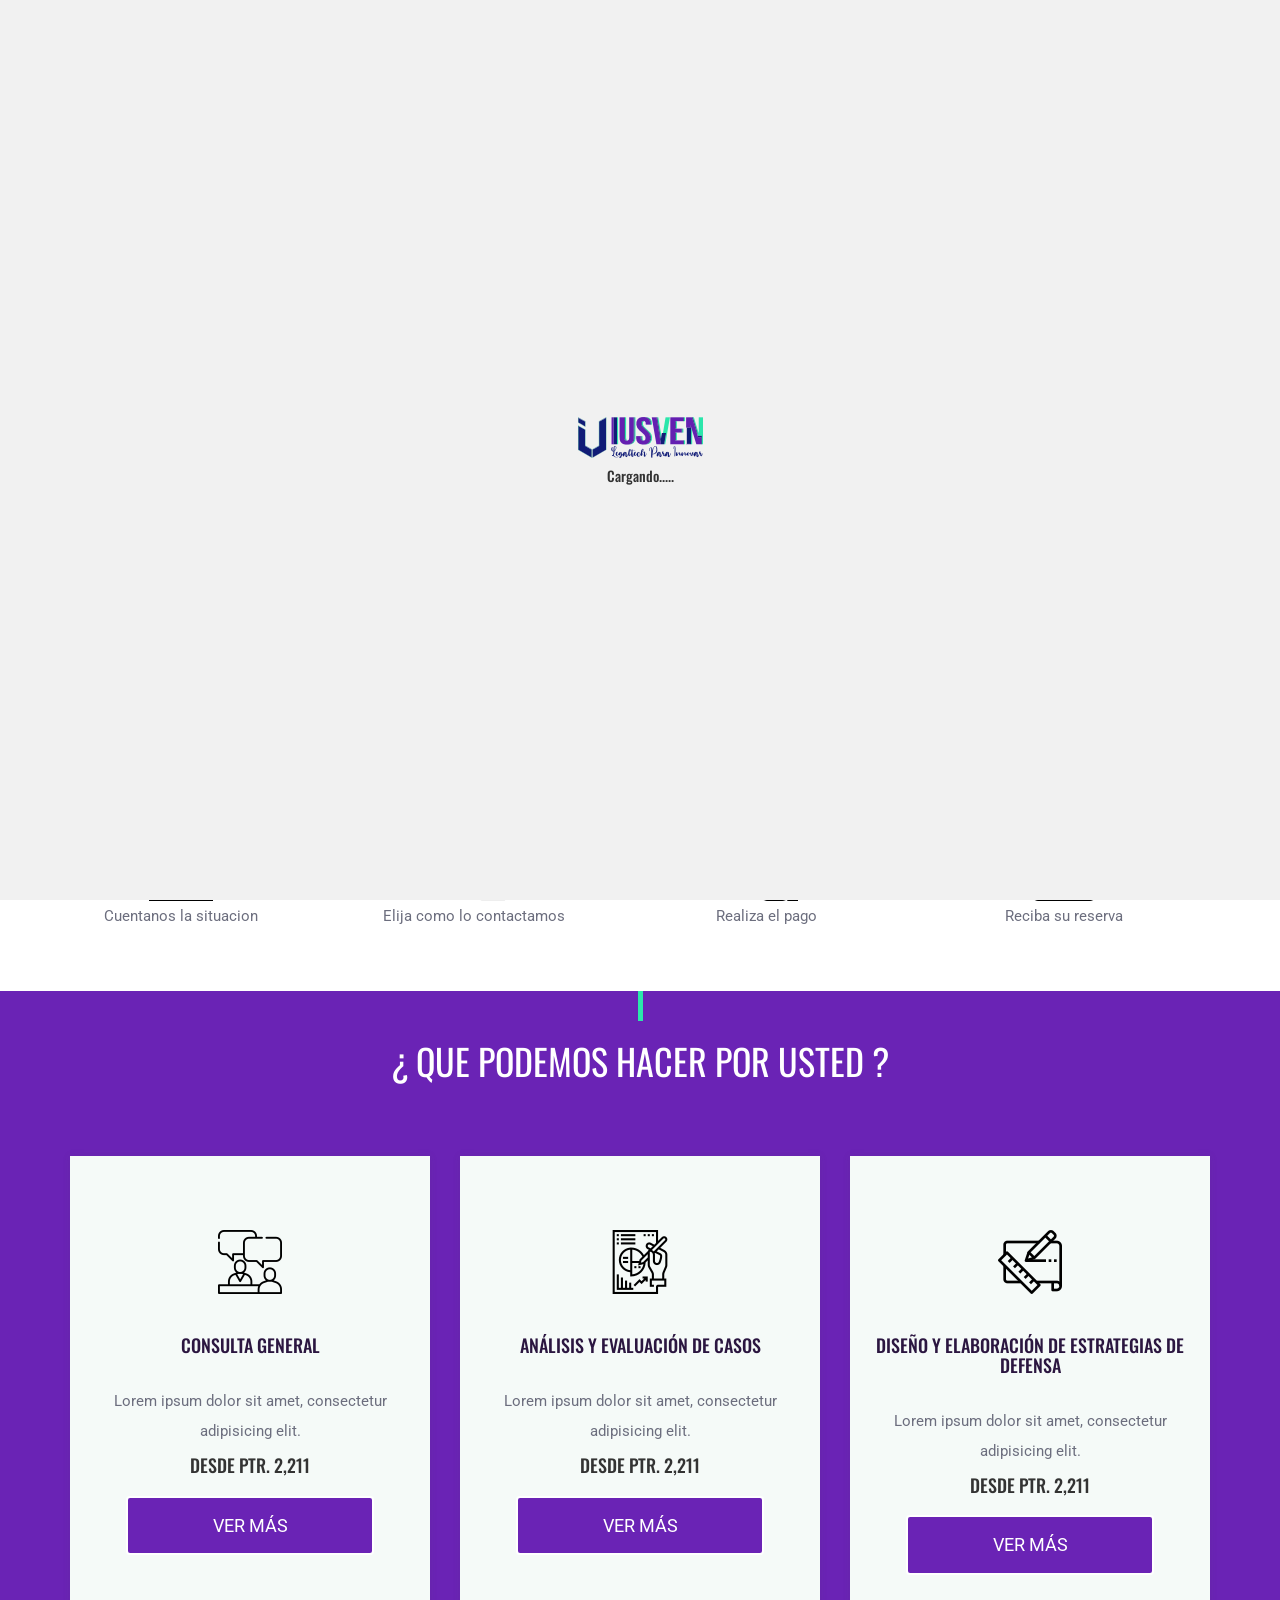
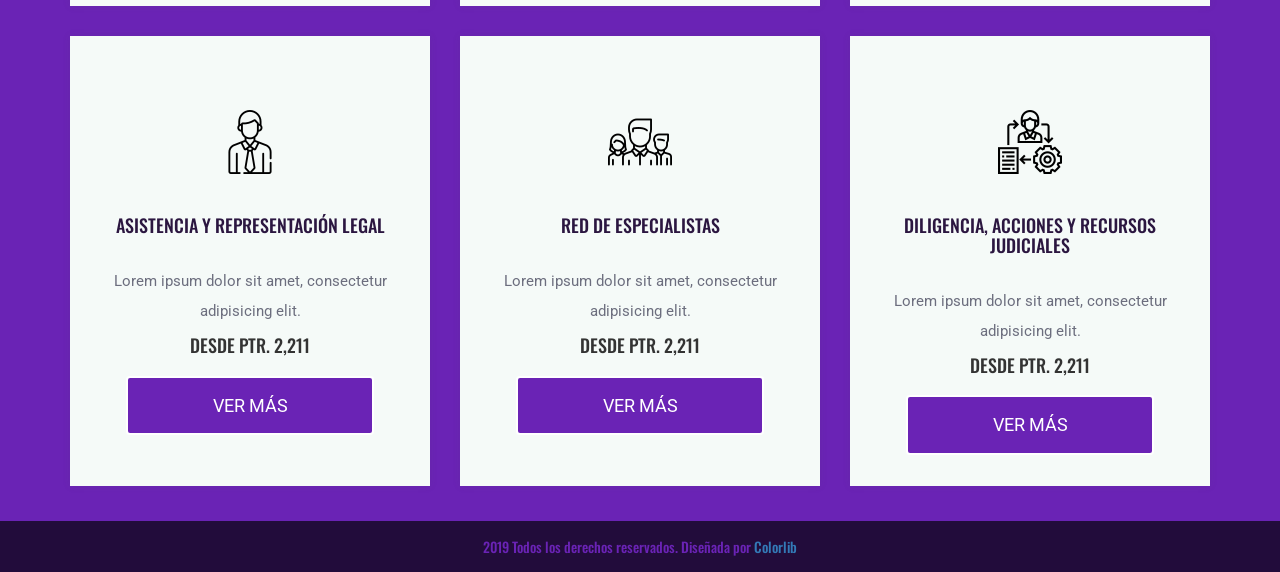
==== commit 2c0e7e2a: "[UPD] Cambio de precio con tres decimales" ====
--- a/advisory.html
+++ b/advisory.html
@@ -160,7 +160,7 @@
 							</div>
 							<h2>Consulta general</h2>
 							<p>Lorem ipsum dolor sit amet, consectetur adipisicing elit.</p>
-							<h4>DESDE PTR. 2,2109</h4>
+							<h4>DESDE PTR. 2,211</h4>
 							<br>
 							<div class="pricingTable-sign-up">
 								<a href="#" class="btn btn-block btn-default">VER MÁS</a>
@@ -175,7 +175,7 @@
 							</div>
 							<h2>Análisis y evaluación de casos</h2>
 							<p>Lorem ipsum dolor sit amet, consectetur adipisicing elit.</p>
-							<h4>DESDE PTR. 2,2109</h4>
+							<h4>DESDE PTR. 2,211</h4>
 							<br>
 							<div class="pricingTable-sign-up">
 								<a href="#" class="btn btn-block btn-default">VER MÁS</a>
@@ -190,7 +190,7 @@
 							</div>
 							<h2>Diseño y elaboración de estrategias de defensa</h2>
 							<p>Lorem ipsum dolor sit amet, consectetur adipisicing elit.</p>
-							<h4>DESDE PTR. 2,2109</h4>
+							<h4>DESDE PTR. 2,211</h4>
 							<br>
 							<div class="pricingTable-sign-up">
 								<a href="#" class="btn btn-block btn-default">VER MÁS</a>
@@ -205,7 +205,7 @@
 							</div>
 							<h2>Asistencia y representación legal</h2>
 							<p>Lorem ipsum dolor sit amet, consectetur adipisicing elit.</p>
-							<h4>DESDE PTR. 2,2109</h4>
+							<h4>DESDE PTR. 2,211</h4>
 							<br>
 							<div class="pricingTable-sign-up">
 								<a href="#" class="btn btn-block btn-default">VER MÁS</a>
@@ -220,7 +220,7 @@
 							</div>
 							<h2>Red de especialistas</h2>
 							<p>Lorem ipsum dolor sit amet, consectetur adipisicing elit.</p>
-							<h4>DESDE PTR. 2,2109</h4>
+							<h4>DESDE PTR. 2,211</h4>
 							<br>
 							<div class="pricingTable-sign-up">
 								<a href="#" class="btn btn-block btn-default">VER MÁS</a>
@@ -235,7 +235,7 @@
 							</div>
 							<h2>Diligencia, acciones y recursos judiciales</h2>
 							<p>Lorem ipsum dolor sit amet, consectetur adipisicing elit.</p>
-							<h4>DESDE PTR. 2,2109</h4>
+							<h4>DESDE PTR. 2,211</h4>
 							<br>
 							<div class="pricingTable-sign-up">
 								<a href="#" class="btn btn-block btn-default">VER MÁS</a>
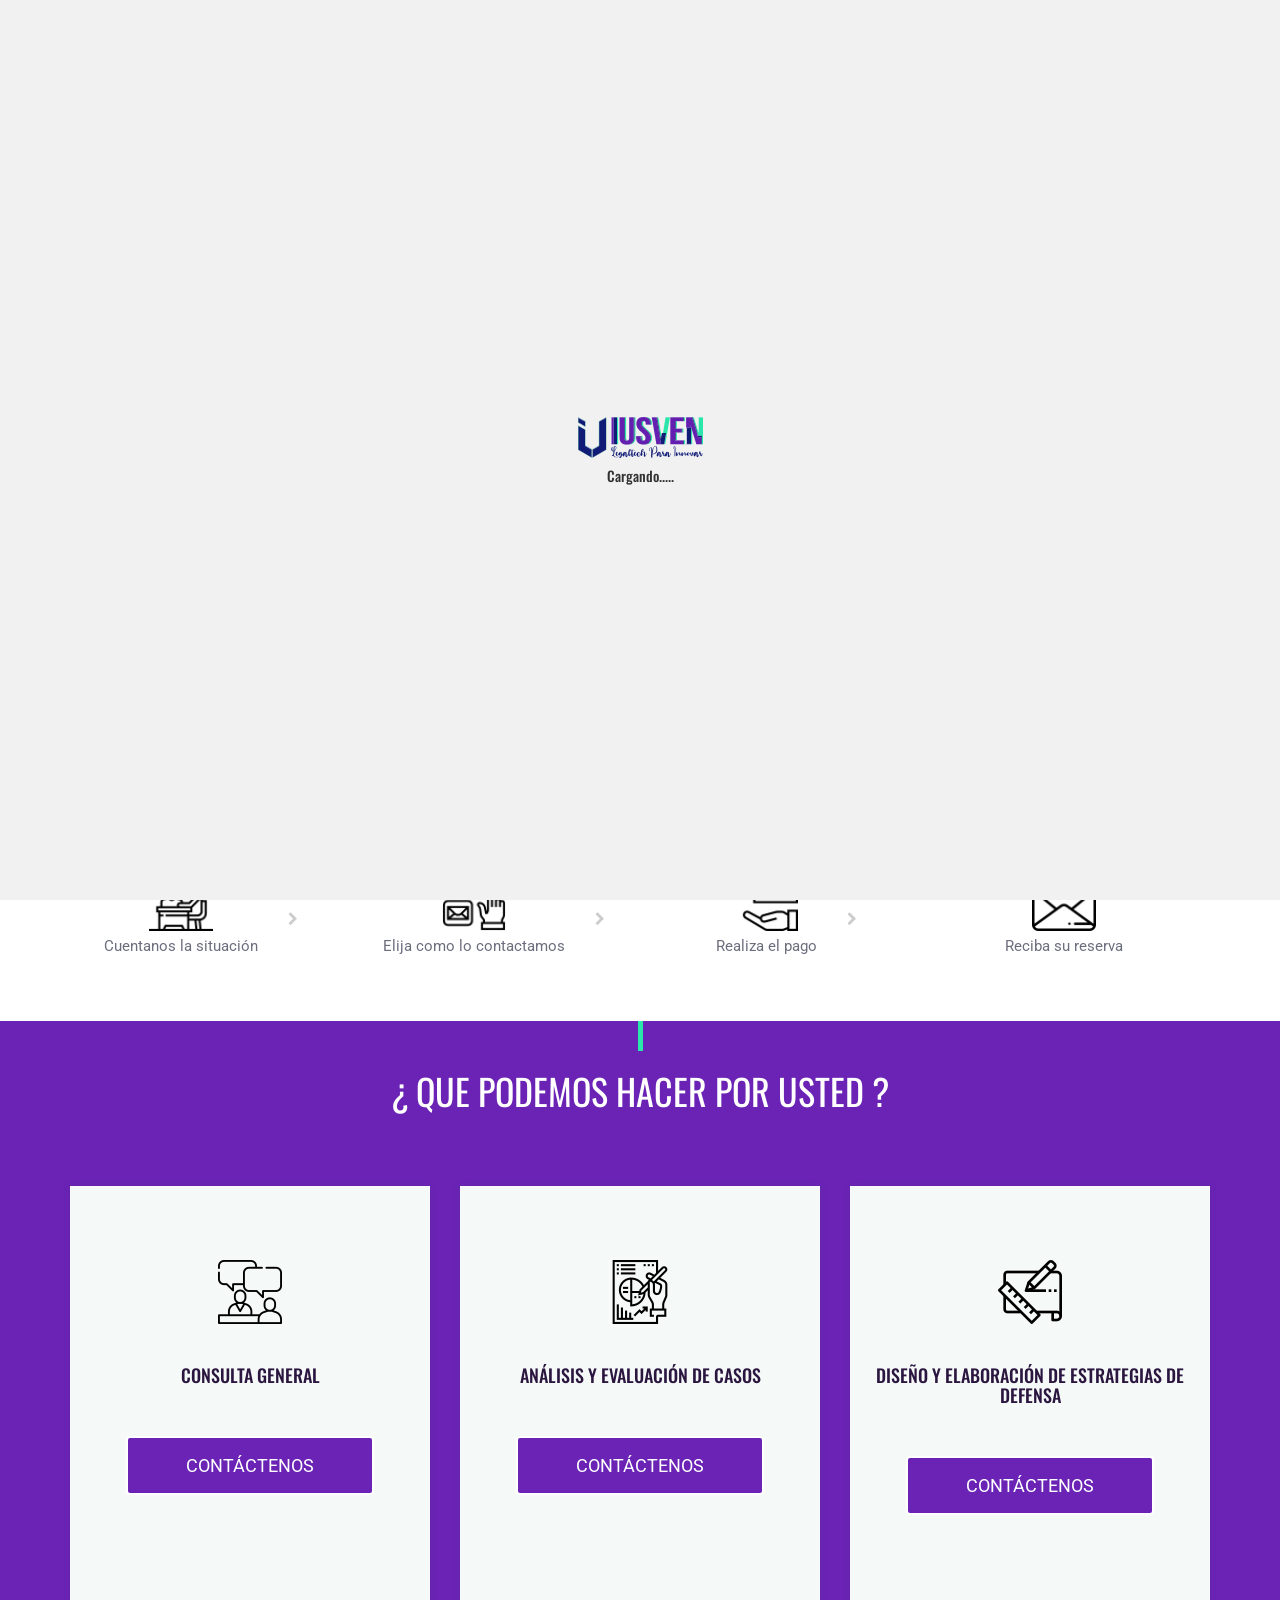
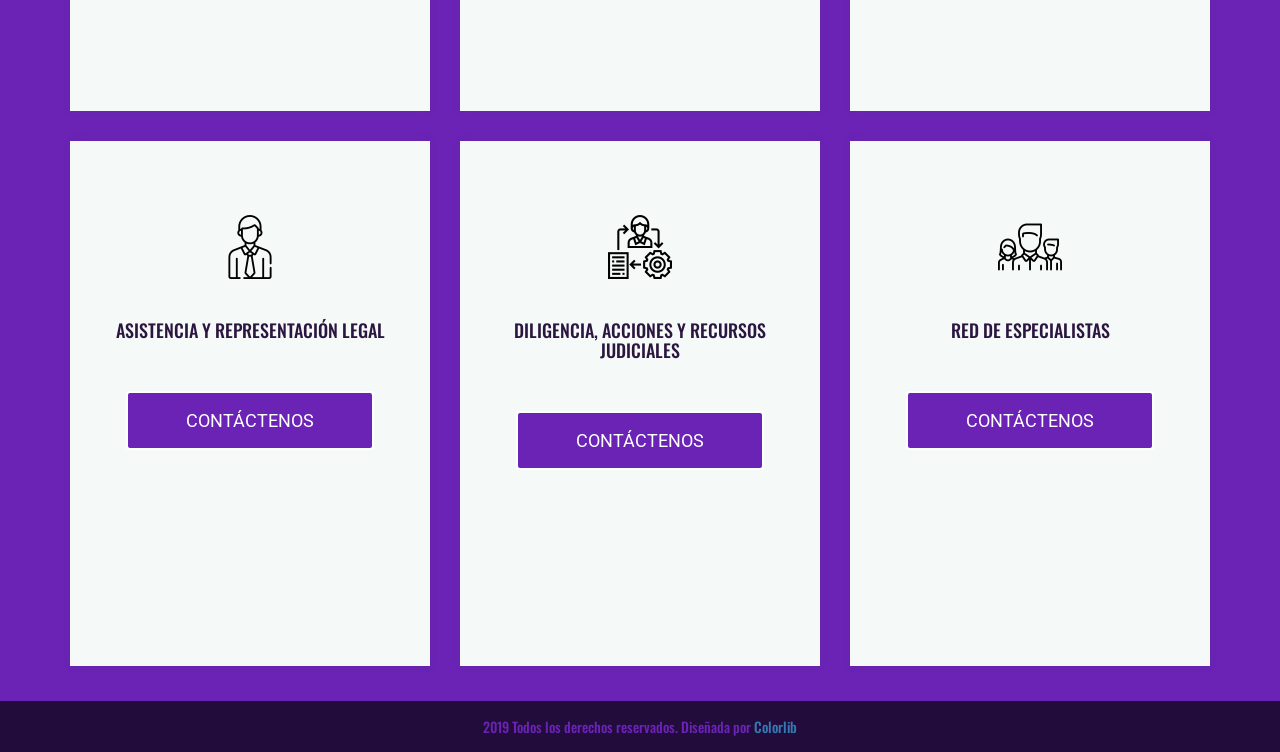
==== commit e95a93ff: "[ADD] Ver mas registro marca y enajecion, arreglo ortografía" ====
--- a/advisory.html
+++ b/advisory.html
@@ -78,7 +78,7 @@
 		<div class="container">
 			<div class="section-title">
 				<h2>Asesoría Legal</h2>
-				<p>Es una asesoría inicial y general, para orientarlo en lo que usted puede estar necesitando dependiendo de su caso. Se realizara a través de llamada telefónica.</p>
+				<p>Iusven apoyado en la tecnología disruptiva y TIC'S ofrece a nuestra distinguida clientela los servicios profesionales legales (skype, vía telefónica, correo electrónico) para orientar y abordar el estudio y análisis de casos, dependiendo de los requerimientos solicitados por el interesado en nuestro servicio.</p>
 			</div>			
 		</div>		
 	</div>
@@ -96,7 +96,7 @@
 					<div class="service">
 						<div class="icon">
 							<img src="img/process/query.png" alt="">		
-							<p>Cuentanos la situacion</p>
+							<p>Cuentanos la situación</p>
 						</div>
 						<div class="arrow">
 							<i class="fa fa-chevron-right"></i>
@@ -159,11 +159,9 @@
 								<img src="img/advisory/consulting.png" alt="">
 							</div>
 							<h2>Consulta general</h2>
-							<p>Lorem ipsum dolor sit amet, consectetur adipisicing elit.</p>
-							<h4>DESDE PTR. 2,211</h4>
-							<br>
-							<div class="pricingTable-sign-up">
-								<a href="#" class="btn btn-block btn-default">VER MÁS</a>
+							<br>
+							<div class="pricingTable-sign-up">
+								<a href="#" class="btn btn-block btn-default">CONTÁCTENOS</a>
 							</div>	
 						</div>
 					</div>
@@ -174,11 +172,9 @@
 								<img src="img/advisory/planning.png" alt="">
 							</div>
 							<h2>Análisis y evaluación de casos</h2>
-							<p>Lorem ipsum dolor sit amet, consectetur adipisicing elit.</p>
-							<h4>DESDE PTR. 2,211</h4>
-							<br>
-							<div class="pricingTable-sign-up">
-								<a href="#" class="btn btn-block btn-default">VER MÁS</a>
+							<br>
+							<div class="pricingTable-sign-up">
+								<a href="#" class="btn btn-block btn-default">CONTÁCTENOS</a>
 							</div>							
 						</div>
 					</div>
@@ -189,11 +185,9 @@
 								<img src="img/advisory/sketch.png" alt="">
 							</div>
 							<h2>Diseño y elaboración de estrategias de defensa</h2>
-							<p>Lorem ipsum dolor sit amet, consectetur adipisicing elit.</p>
-							<h4>DESDE PTR. 2,211</h4>
-							<br>
-							<div class="pricingTable-sign-up">
-								<a href="#" class="btn btn-block btn-default">VER MÁS</a>
+							<br>
+							<div class="pricingTable-sign-up">
+								<a href="#" class="btn btn-block btn-default">CONTÁCTENOS</a>
 							</div>	
 						</div>
 					</div>
@@ -204,11 +198,22 @@
 								<img src="img/advisory/employee.png" alt="">
 							</div>
 							<h2>Asistencia y representación legal</h2>
-							<p>Lorem ipsum dolor sit amet, consectetur adipisicing elit.</p>
-							<h4>DESDE PTR. 2,211</h4>
-							<br>
-							<div class="pricingTable-sign-up">
-								<a href="#" class="btn btn-block btn-default">VER MÁS</a>
+							<br>
+							<div class="pricingTable-sign-up">
+								<a href="#" class="btn btn-block btn-default">CONTÁCTENOS</a>
+							</div>	
+						</div>
+					</div>					
+					<!-- single card -->
+					<div class="col-md-4">
+						<div class="lab-card">
+							<div class="icon">
+								<img src="img/advisory/process.png" alt="">
+							</div>
+							<h2>Diligencia, acciones y recursos judiciales</h2>
+							<br>
+							<div class="pricingTable-sign-up">
+								<a href="#" class="btn btn-block btn-default">CONTÁCTENOS</a>
 							</div>	
 						</div>
 					</div>
@@ -219,26 +224,9 @@
 								<img src="img/advisory/team.png" alt="">
 							</div>
 							<h2>Red de especialistas</h2>
-							<p>Lorem ipsum dolor sit amet, consectetur adipisicing elit.</p>
-							<h4>DESDE PTR. 2,211</h4>
-							<br>
-							<div class="pricingTable-sign-up">
-								<a href="#" class="btn btn-block btn-default">VER MÁS</a>
-							</div>	
-						</div>
-					</div>
-					<!-- single card -->
-					<div class="col-md-4">
-						<div class="lab-card">
-							<div class="icon">
-								<img src="img/advisory/process.png" alt="">
-							</div>
-							<h2>Diligencia, acciones y recursos judiciales</h2>
-							<p>Lorem ipsum dolor sit amet, consectetur adipisicing elit.</p>
-							<h4>DESDE PTR. 2,211</h4>
-							<br>
-							<div class="pricingTable-sign-up">
-								<a href="#" class="btn btn-block btn-default">VER MÁS</a>
+							<br>
+							<div class="pricingTable-sign-up">
+								<a href="#" class="btn btn-block btn-default">CONTÁCTENOS</a>
 							</div>	
 						</div>
 					</div>
--- a/css/style.css
+++ b/css/style.css
@@ -34,6 +34,14 @@
 	font-size: 36px;
 }
 
+h3 {
+	color: #fff;
+}
+
+h4 {
+	color: #fff;
+}
+
 h5{
 	height: 30px;
 }
@@ -43,6 +51,14 @@
 	color: #6c6e7e;
 	line-height: 30px;
 	font-family: "Roboto", sans-serif;
+}
+
+ol li{
+	color: #fff;
+}
+
+ul i{
+	color: #fff;
 }
 
 a:hover,
@@ -153,6 +169,15 @@
 
 .section-title.dark h2 {
 	color: #0b1033;
+}
+
+.white{
+	color: #fff;
+}
+
+.paragraphs{
+	padding-left: 100px;
+	padding-right: 100px;
 }
 
 /*------------------------
@@ -407,6 +432,14 @@
 	padding-bottom: 25px;
 }
 
+.about-section p{
+	font-size: 15px;
+	color: #fff;
+	line-height: 30px;
+	font-family: "Roboto", sans-serif;
+}
+
+
 .overlay {
 	position: absolute;
 	width: 100%;
@@ -431,7 +464,7 @@
 	margin-top: 30px;
 	padding: 50px 25px;
 	text-align: center;
-	height: 450px;
+	height: 525px;
 	background: #f5faf8;
 	-webkit-box-shadow: 0 0 8px rgba(74, 74, 74, 0.1);
 	        box-shadow: 0 0 8px rgba(74, 74, 74, 0.1);
@@ -722,7 +755,7 @@
 }
 
 .member h2 {
-	font-size: 24px;
+	font-size: 22px;
 	font-weight: 400;
 	margin-bottom: 20px;
 	color: #fff;
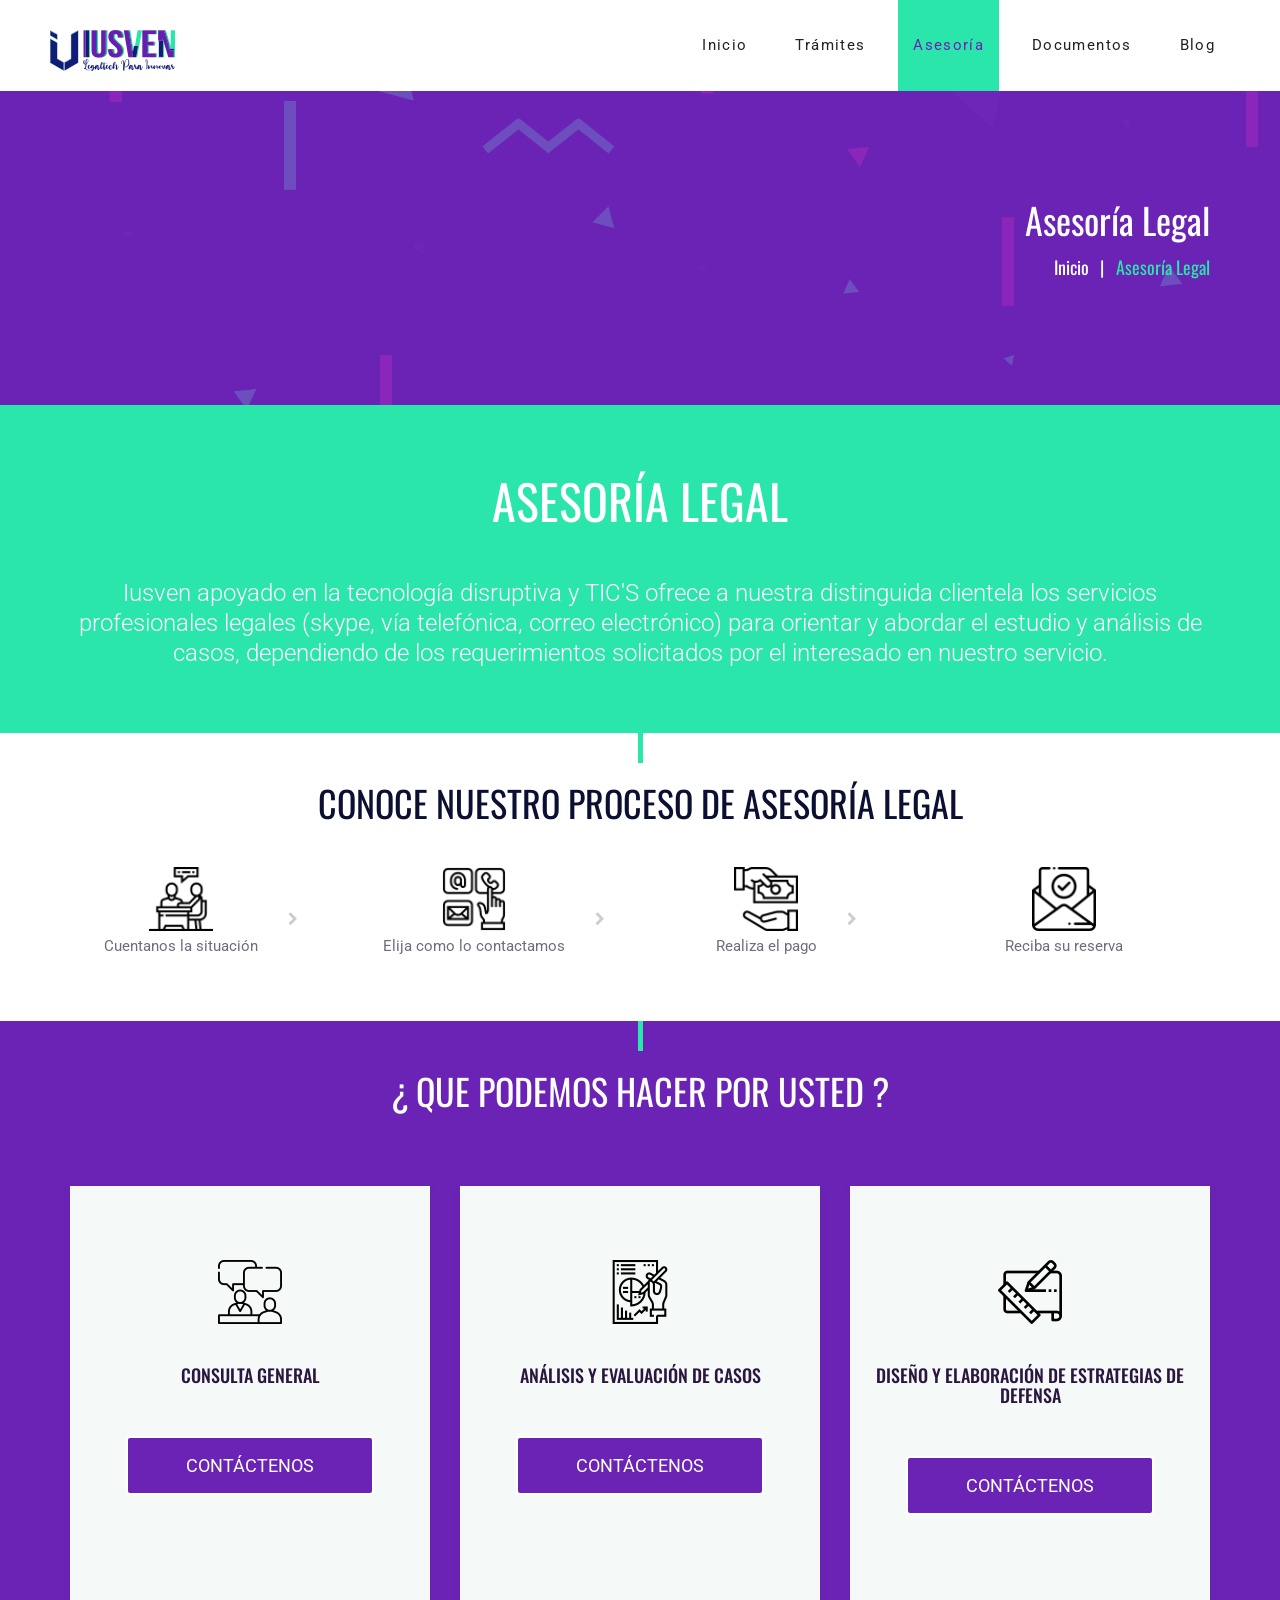
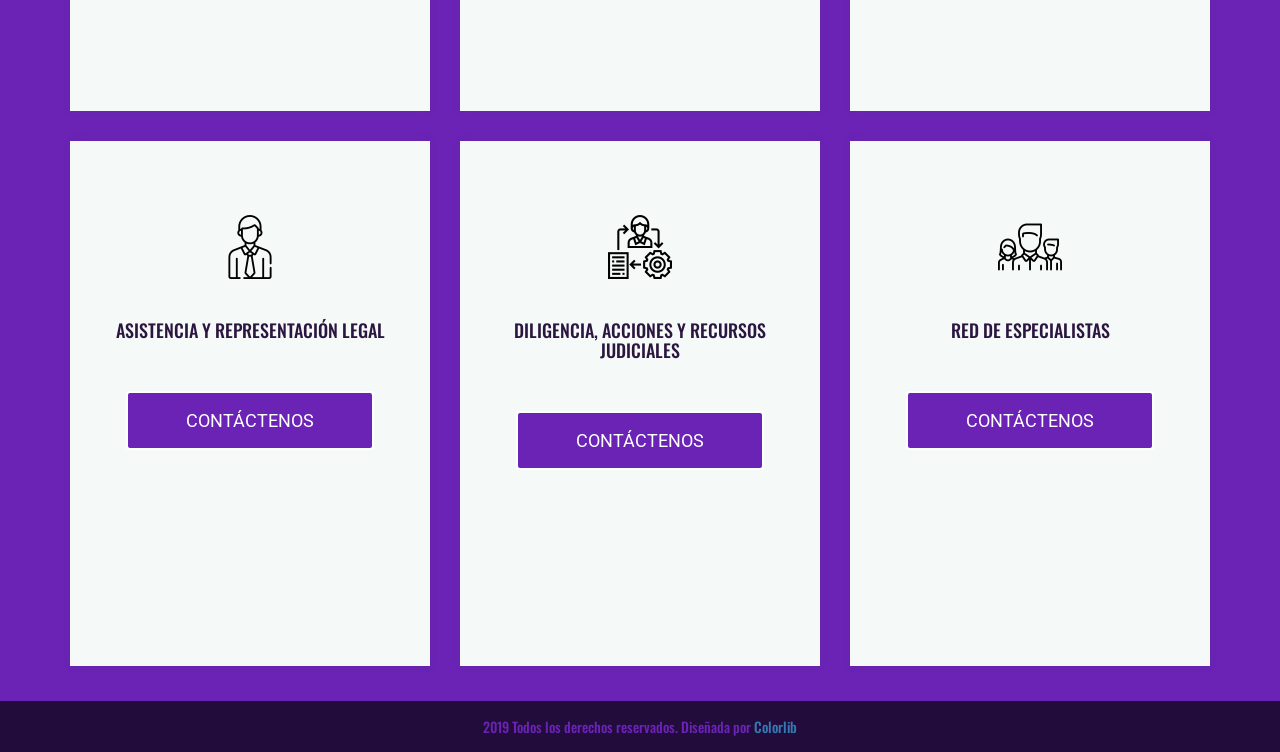
==== commit 11af3547: "Parche vulneravilidad de jquery" ====
--- a/advisory.html
+++ b/advisory.html
@@ -50,7 +50,7 @@
 				<li><a href="formalities.html">Trámites</a></li>
 				<li class="active"><a href="advisory.html">Asesoría</a></li>
 				<li><a href="documents.html">Documentos</a></li>
-				<li><a href="blog.html">Blog</a></li>
+				<li><a href="https://blog.iusven.net.ve/">Blog</a></li>
 			</ul>
 			</ul>
 		</nav>
@@ -243,7 +243,7 @@
 	<!-- Footer section end -->
 
 	<!--====== Javascripts & Jquery ======-->
-	<script src="js/jquery-2.1.4.min.js"></script>
+	<script src="js/jquery-3.5.0.min.js"></script>
 	<script src="js/bootstrap.min.js"></script>
 	<script src="js/magnific-popup.min.js"></script>
 	<script src="js/owl.carousel.min.js"></script>
--- a/css/style.css
+++ b/css/style.css
@@ -1535,7 +1535,8 @@
 	font-weight: 500;
 }
 
-
+.link { color: #2be6ab; } /* CSS link color (red) */
+.link:hover { color: #00FF00; } /* CSS link hover (green) */
 
 /* ===========================
 	Responsive
